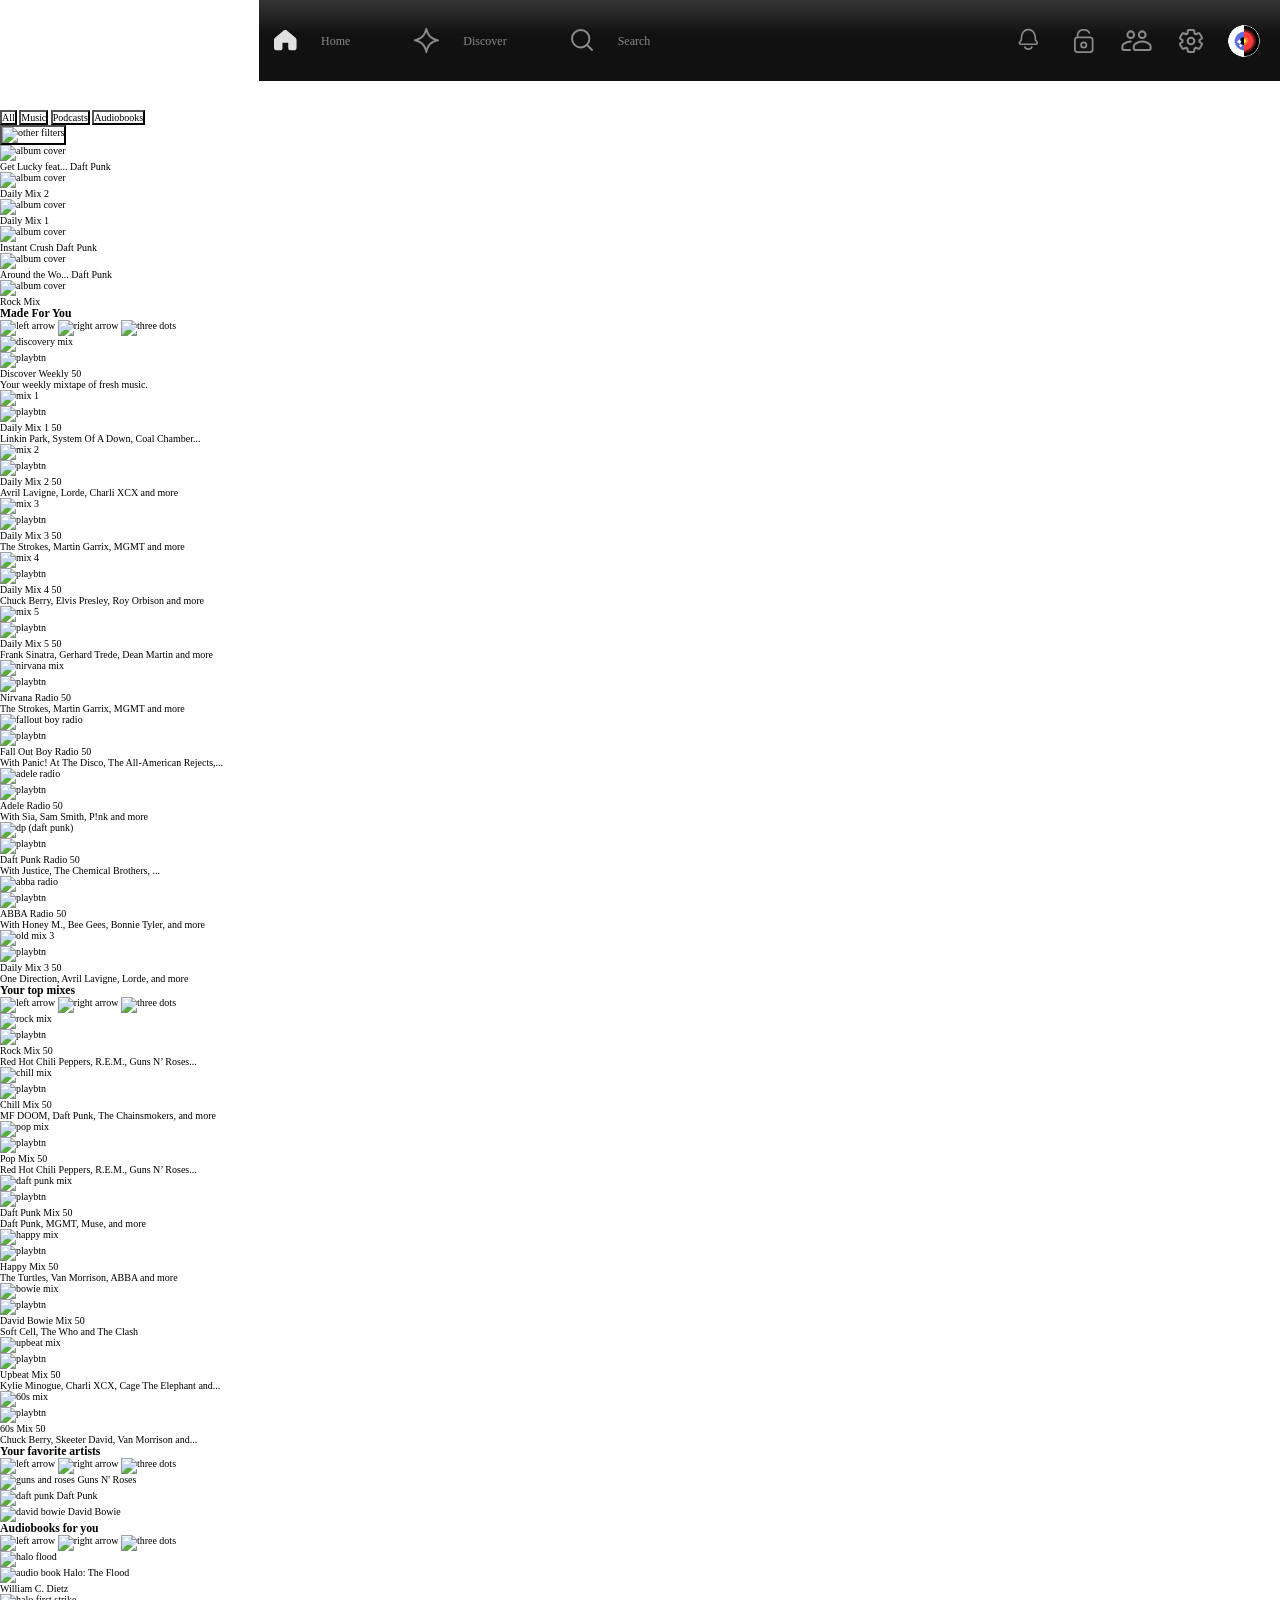
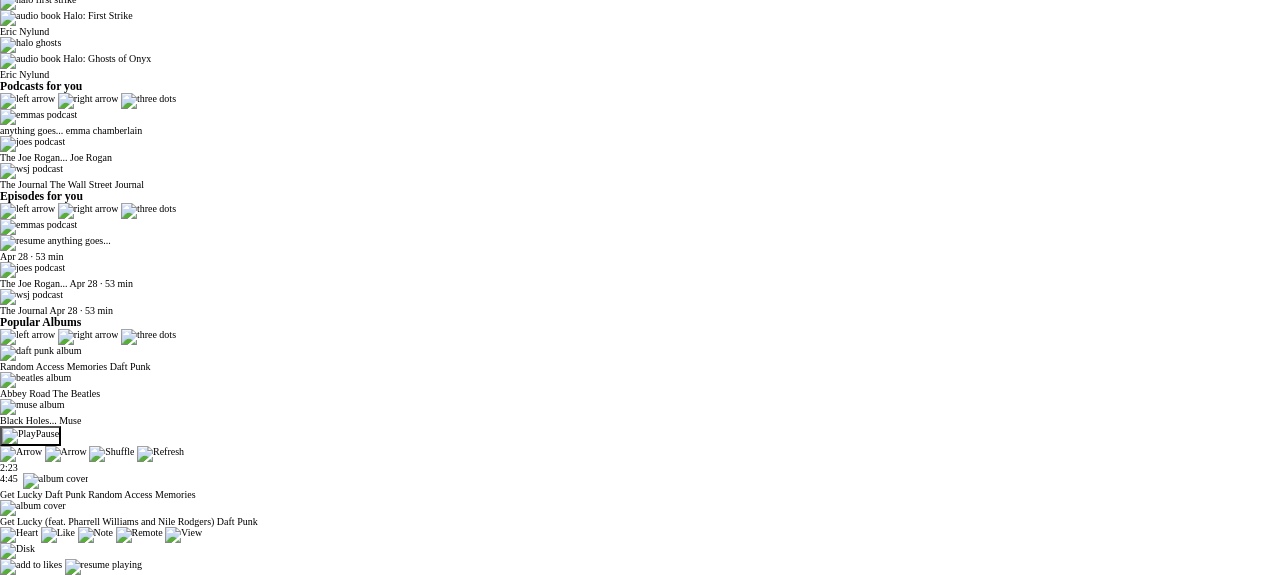
==== index.html @ 48831c8a "feat: style header layout and button reets" ====
<!DOCTYPE html>
<html lang="en">
<head>
    <meta charset="UTF-8">
    <meta name="viewport" content="width=device-width, initial-scale=1.0">
    <title>Spotify-vision-markup</title>
    <link rel="stylesheet" href="./css/main.css">
</head>
<body>
    <aside class="left-sidebar">
        <ul>
            <li><a href=""><img src="" alt=""></a></li>
            <li><a href=""><img src="" alt=""></a></li>
            <li><a href=""><img src="" alt=""></a></li>
            <li><a href=""><img src="" alt=""></a></li>
            <li><a href=""><img src="" alt=""></a></li>
            <li><a href=""><img src="" alt=""></a></li>
            <li><a href=""><img src="" alt=""></a></li>
            <li><a href=""><img src="" alt=""></a></li>
            <li><a href=""><img src="" alt=""></a></li>
            <li><a href=""><img src="" alt=""></a></li>
        </ul>
    </aside>
    <main>
       
        <header class="header-nav"> 
            <ul class="nav-phone">
                <li><a href="#" class="nav-item">
                    <img src="./assets/headerimgs/home.svg" alt="home" class="nav-icon">
                    <span class="nav-title">Home</span></a>
                </li>
                <li><a href="#" class="nav-item">
                    <img src="./assets/headerimgs/Star.svg" alt="Star" class="nav-icon">
                    <span class="nav-title">Discover</span></a>
                </li>
                <li><a href="#" class="nav-item">
                    <img src="./assets/headerimgs/saerch.svg" alt="Search" class="nav-icon">
                    <span class="nav-title">Search</span></a>
                </li>
                <li><a href="#" class="nav-item">
                    <img src="./assets/headerimgs/libraryheader.svg" alt="Library" class="nav-icon library">
                    <span class="nav-title library">Library</span></a>
                </li>
                <li><a href="#" class="nav-item">
                    <img src="./assets/headerimgs/personme.svg" alt="Profile" class="nav-icon person">
                    <span class="nav-title person">Me</span></a>
                </li>
            </ul>
            <div class="header-actions">
                <a href="#">
                    <img src="./assets/headerimgs/bell.svg" class="action-item" alt="Bell">
                </a>
                <a href="#">
                    <img src="./assets/headerimgs/padlock.svg" class="action-item" alt="Padlock">
                </a>
                <button href="#" class="open-friends">
                    <img src="./assets/headerimgs/people.svg" class="action-item" alt="People">
                </button>
                <a href="#">
                    <img src="./assets/headerimgs/setting.svg" class="action-item" alt="Setting">
                </a>
                <a href="#">
                    <img src="./assets/headerimgs/spriteeye.svg" class="action-item" alt="Sprite">
                </a>      
            </div>  
        </header>



        <section class="cards-container">
            <section class="main-cards">
                <section class="main-section-filters">
                    <div class="filter-buttons">
    
                        <section class="filter-left">
                            <button class="filter-button desktop">All</button>
                            <button class="filter-button">Music</button>
                            <button class="filter-button">Podcasts</button>
                            <button class="filter-button">Audiobooks</button>
                        </section>
    
                        <button class="filter-button other">
                            <img src="./assets/images/icons big.png" alt="other filters" class="other-filter">
                        </button>
                    </div>
    
                    <div class="recents-list">
    
                        <a href="#" class="recent-item">
                            <img src="./assets/images/Rectangle 6.png" alt="album cover" class="recent-item-img">
                            <div class="recent-item-desc">
                                <span class="recent-item-title">Get Lucky feat...</span>
                                <span class="recent-item-artist">Daft Punk</span>
                            </div>
                        </a>
    
                        <a href="#" class="recent-item">
                            <img src="./assets/images/image 8.png" alt="album cover" class="recent-item-img">
                            <div class="recent-item-desc">
                                <span class="recent-item-title">Daily Mix 2</span>
                            </div>
                        </a>
    
                        <a href="#" class="recent-item">
                            <img src="./assets/images/image 6.png" alt="album cover" class="recent-item-img">
                            <div class="recent-item-desc">
                                <span class="recent-item-title">Daily Mix 1</span>
                            </div>
                        </a>
    
                        <a href="#" class="recent-item">
                            <img src="./assets/images/Rectangle 6.png" alt="album cover" class="recent-item-img">
                            <div class="recent-item-desc">
                                <span class="recent-item-title">Instant Crush</span>
                                <span class="recent-item-artist">Daft Punk</span>
                            </div>
                        </a>
    
                        <a href="#" class="recent-item">
                            <img src="./assets/images/Rectangle 6.png" alt="album cover" class="recent-item-img">
                            <div class="recent-item-desc">
                                <span class="recent-item-title">Around the Wo...</span>
                                <span class="recent-item-artist">Daft Punk</span>
                            </div>
                        </a>
    
                        <a href="#" class="recent-item">
                            <img src="./assets/images/image 2.png" alt="album cover" class="recent-item-img">
                            <div class="recent-item-desc">
                                <span class="recent-item-title">Rock Mix</span>
                            </div>
                        </a>
    
                    </div>
    
                </section>
                <section class="main-cards-title">
                    <h3 class="card-title">Made For You</h3>
                    <section class="card-nav">
                        <img src="./assets/images/left arrow.png" alt="left arrow" class="card-nav-arrow-left">
                        <img src="./assets/images/right arrow.png" alt="right arrow" class="card-nav-arrow-right">
                        <img src="./assets/images/dots.png" alt="three dots" class="card-settings"> 
                    </section>
                </section>
                <section class="main-cards-row">
                    <section class="main-card">
                        <img src="./assets/images/discover.png" alt="discovery mix" class="main-card-img">
                        <div class="main-card-boxes-one pink"></div>
                        <div class="main-card-boxes-two pink"></div>
                        <div class="main-card-boxes-three pink"></div>
                        <div class="main-card-playbtn">
                            <img src="./assets/images/play.png" alt="playbtn" class="card-playbtn">
                        </div>
                        <section class="main-card-text">
                            <span class="collection-title">Discover Weekly</span>
                            <span class="collection-count pink">50</span>
                        </section>
                        <span class="collection-desc">Your weekly mixtape of fresh music.</span>
                    </section>
                    <section class="main-card">
                        <img src="./assets/images/mix1.png" alt="mix 1" class="main-card-img">
                        <div class="main-card-boxes-one cyan"></div>
                        <div class="main-card-boxes-two cyan"></div>
                        <div class="main-card-boxes-three cyan"></div>
                        <div class="main-card-playbtn">
                            <img src="./assets/images/play.png" alt="playbtn" class="card-playbtn">
                        </div>
                        <section class="main-card-text">
                            <span class="collection-title">Daily Mix 1</span>
                            <span class="collection-count cyan">50</span>
                        </section>
                        <span class="collection-desc">Linkin Park, System Of A Down, Coal Chamber...</span>
                    </section>
                    <section class="main-card">
                        <img src="./assets/images/mix2.png" alt="mix 2" class="main-card-img">
                        <div class="main-card-boxes-one lpink"></div>
                        <div class="main-card-boxes-two lpink"></div>
                        <div class="main-card-boxes-three lpink"></div>
                        <div class="main-card-playbtn">
                            <img src="./assets/images/play.png" alt="playbtn" class="card-playbtn">
                        </div>
                        <section class="main-card-text">
                            <span class="collection-title">Daily Mix 2</span>
                            <span class="collection-count lpink">50</span>
                        </section>
                        <span class="collection-desc">Avril Lavigne, Lorde, Charli XCX and more</span>
                    </section>
                    <section class="main-card">
                        <img src="./assets/images/mix3.png" alt="mix 3" class="main-card-img">
                        <div class="main-card-boxes-one lgreen"></div>
                        <div class="main-card-boxes-two lgreen"></div>
                        <div class="main-card-boxes-three lgreen"></div>
                        <div class="main-card-playbtn">
                            <img src="./assets/images/play.png" alt="playbtn" class="card-playbtn">
                        </div>
                        <section class="main-card-text">
                            <span class="collection-title">Daily Mix 3</span>
                            <span class="collection-count lgreen">50</span>
                        </section>
                        <span class="collection-desc">The Strokes, Martin Garrix, MGMT and more</span>
                    </section>
                    <section class="main-card">
                        <img src="./assets/images/mix4.png" alt="mix 4" class="main-card-img">
                        <div class="main-card-boxes-one lred"></div>
                        <div class="main-card-boxes-two lred"></div>
                        <div class="main-card-boxes-three lred"></div>
                        <div class="main-card-playbtn">
                            <img src="./assets/images/play.png" alt="playbtn" class="card-playbtn">
                        </div>
                        <section class="main-card-text">
                            <span class="collection-title">Daily Mix 4</span>
                            <span class="collection-count lred">50</span>
                        </section>
                        <span class="collection-desc">Chuck Berry, Elvis Presley, Roy Orbison and more</span>
                    </section>
                    <section class="main-card">
                        <img src="./assets/images/mix6.png" alt="mix 5" class="main-card-img">
                        <div class="main-card-boxes-one lblue"></div>
                        <div class="main-card-boxes-two lblue"></div>
                        <div class="main-card-boxes-three lblue"></div>
                        <div class="main-card-playbtn">
                            <img src="./assets/images/play.png" alt="playbtn" class="card-playbtn">
                        </div>
                        <section class="main-card-text">
                            <span class="collection-title">Daily Mix 5</span>
                            <span class="collection-count lblue">50</span>
                        </section>
                        <span class="collection-desc">Frank Sinatra, Gerhard Trede, Dean Martin and more</span>
                    </section>
                    <section class="main-card">
                        <img src="./assets/images/nirvana.png" alt="nirvana mix" class="main-card-img">
                        <div class="main-card-boxes-one yellow"></div>
                        <div class="main-card-boxes-two yellow"></div>
                        <div class="main-card-boxes-three yellow"></div>
                        <div class="main-card-playbtn">
                            <img src="./assets/images/play.png" alt="playbtn" class="card-playbtn">
                        </div>
                        <section class="main-card-text">
                            <span class="collection-title">Nirvana Radio</span>
                            <span class="collection-count yellow">50</span>
                        </section>
                        <span class="collection-desc">The Strokes, Martin Garrix, MGMT and more</span>
                    </section>
                    <section class="main-card">
                        <img src="./assets/images/fob.png" alt="fallout boy radio" class="main-card-img">
                        <div class="main-card-boxes-one lbrown"></div>
                        <div class="main-card-boxes-two lbrown"></div>
                        <div class="main-card-boxes-three lbrown"></div>
                        <div class="main-card-playbtn">
                            <img src="./assets/images/play.png" alt="playbtn" class="card-playbtn">
                        </div>
                        <section class="main-card-text">
                            <span class="collection-title">Fall Out Boy Radio</span>
                            <span class="collection-count lbrown">50</span>
                        </section>
                        <span class="collection-desc">With Panic! At The Disco, The All-American Rejects,...</span>
                    </section>
                    <section class="main-card">
                        <img src="./assets/images/adele.png" alt="adele radio" class="main-card-img">
                        <div class="main-card-boxes-one lorange"></div>
                        <div class="main-card-boxes-two lorange"></div>
                        <div class="main-card-boxes-three lorange"></div>
                        <div class="main-card-playbtn">
                            <img src="./assets/images/play.png" alt="playbtn" class="card-playbtn">
                        </div>
                        <section class="main-card-text">
                            <span class="collection-title">Adele Radio</span>
                            <span class="collection-count lorange">50</span>
                        </section>
                        <span class="collection-desc">With Sia, Sam Smith, P!nk and more</span>
                    </section>
                    <section class="main-card">
                        <img src="./assets/images/daft punk.png" alt="dp (daft punk)" class="main-card-img">
                        <div class="main-card-boxes-one green"></div>
                        <div class="main-card-boxes-two green"></div>
                        <div class="main-card-boxes-three green"></div>
                        <div class="main-card-playbtn">
                            <img src="./assets/images/play.png" alt="playbtn" class="card-playbtn">
                        </div>
                        <section class="main-card-text">
                            <span class="collection-title">Daft Punk Radio</span>
                            <span class="collection-count green">50</span>
                        </section>
                        <span class="collection-desc">With Justice, The Chemical Brothers, ...</span>
                    </section>
                    <section class="main-card">
                        <img src="./assets/images/abba.png" alt="abba radio" class="main-card-img">
                        <div class="main-card-boxes-one lpurple"></div>
                        <div class="main-card-boxes-two lpurple"></div>
                        <div class="main-card-boxes-three lpurple"></div>
                        <div class="main-card-playbtn">
                            <img src="./assets/images/play.png" alt="playbtn" class="card-playbtn">
                        </div>
                        <section class="main-card-text">
                            <span class="collection-title">ABBA Radio</span>
                            <span class="collection-count lpurple">50</span>
                        </section>
                        <span class="collection-desc">With Honey M., Bee Gees, Bonnie Tyler, and more</span>
                    </section>
                    <section class="main-card">
                        <img src="./assets/images/mix3 repeat.png" alt="old mix 3" class="main-card-img">
                        <div class="main-card-boxes-one fgreen"></div>
                        <div class="main-card-boxes-two fgreen"></div>
                        <div class="main-card-boxes-three fgreen"></div>
                        <div class="main-card-playbtn">
                            <img src="./assets/images/play.png" alt="playbtn" class="card-playbtn">
                        </div>
                        <section class="main-card-text">
                            <span class="collection-title">Daily Mix 3</span>
                            <span class="collection-count fgreen">50</span>
                        </section>
                        <span class="collection-desc">One Direction, Avril Lavigne, Lorde, and more</span>
                    </section>
                </section>
                <section class="main-cards-title">
                    <h3 class="card-title">Your top mixes</h3>
                    <section class="card-nav">
                        <img src="./assets/images/left arrow.png" alt="left arrow" class="card-nav-arrow-left">
                        <img src="./assets/images/right arrow.png" alt="right arrow" class="card-nav-arrow-right">
                        <img src="./assets/images/dots.png" alt="three dots" class="card-settings"> 
                    </section>
                </section>
                <section class="main-cards-row">
                    <section class="main-card green">
                        <img src="./assets/images/rock.png" alt="rock mix" class="main-card-img">
                        <div class="main-card-boxes-one"></div>
                        <div class="main-card-boxes-two"></div>
                        <div class="main-card-boxes-three"></div>
                        <div class="main-card-playbtn">
                            <img src="./assets/images/play.png" alt="playbtn" class="card-playbtn">
                        </div>
                        <section class="main-card-text">
                            <span class="collection-title">Rock Mix</span>
                            <span class="collection-count">50</span>
                        </section>
                        <span class="collection-desc">Red Hot Chili Peppers, R.E.M., Guns N’ Roses...</span>
                    </section>
                    <section class="main-card yellow">
                        <img src="./assets/images/chill.png" alt="chill mix" class="main-card-img">
                        <div class="main-card-boxes-one"></div>
                        <div class="main-card-boxes-two"></div>
                        <div class="main-card-boxes-three"></div>
                        <div class="main-card-playbtn">
                            <img src="./assets/images/play.png" alt="playbtn" class="card-playbtn">
                        </div>
                        <section class="main-card-text">
                            <span class="collection-title">Chill Mix</span>
                            <span class="collection-count">50</span>
                        </section>
                        <span class="collection-desc">MF DOOM, Daft Punk, The Chainsmokers, and more</span>
                    </section>
                    <section class="main-card blue">
                        <img src="./assets/images/pop.png" alt="pop mix" class="main-card-img">
                        <div class="main-card-boxes-one"></div>
                        <div class="main-card-boxes-two"></div>
                        <div class="main-card-boxes-three"></div>
                        <div class="main-card-playbtn">
                            <img src="./assets/images/play.png" alt="playbtn" class="card-playbtn">
                        </div>
                        <section class="main-card-text">
                            <span class="collection-title">Pop Mix</span>
                            <span class="collection-count">50</span>
                        </section>
                        <span class="collection-desc">Red Hot Chili Peppers, R.E.M., Guns N’ Roses...</span>
                    </section>
                    <section class="main-card dblue">
                        <img src="./assets/images/daft mix.png" alt="daft punk mix" class="main-card-img">
                        <div class="main-card-boxes-one"></div>
                        <div class="main-card-boxes-two"></div>
                        <div class="main-card-boxes-three"></div>
                        <div class="main-card-playbtn">
                            <img src="./assets/images/play.png" alt="playbtn" class="card-playbtn">
                        </div>
                        <section class="main-card-text">
                            <span class="collection-title">Daft Punk Mix</span>
                            <span class="collection-count">50</span>
                        </section>
                        <span class="collection-desc">Daft Punk, MGMT, Muse, and more</span>
                    </section>
                    <section class="main-card pink">
                        <img src="./assets/images/happy.png" alt="happy mix" class="main-card-img">
                        <div class="main-card-boxes-one"></div>
                        <div class="main-card-boxes-two"></div>
                        <div class="main-card-boxes-three"></div>
                        <div class="main-card-playbtn">
                            <img src="./assets/images/play.png" alt="playbtn" class="card-playbtn">
                        </div>
                        <section class="main-card-text">
                            <span class="collection-title">Happy Mix</span>
                            <span class="collection-count">50</span>
                        </section>
                        <span class="collection-desc">The Turtles, Van Morrison, ABBA and more</span>
                    </section>
                    <section class="main-card orange">
                        <img src="./assets/images/bowie.png" alt="bowie mix" class="main-card-img">
                        <div class="main-card-boxes-one"></div>
                        <div class="main-card-boxes-two"></div>
                        <div class="main-card-boxes-three"></div>
                        <div class="main-card-playbtn">
                            <img src="./assets/images/play.png" alt="playbtn" class="card-playbtn">
                        </div>
                        <section class="main-card-text">
                            <span class="collection-title">David Bowie Mix</span>
                            <span class="collection-count">50</span>
                        </section>
                        <span class="collection-desc">Soft Cell, The Who and The Clash</span>
                    </section>
                    <section class="main-card dgreen">
                        <img src="./assets/images/upbeat.png" alt="upbeat mix" class="main-card-img">
                        <div class="main-card-boxes-one"></div>
                        <div class="main-card-boxes-two"></div>
                        <div class="main-card-boxes-three"></div>
                        <div class="main-card-playbtn">
                            <img src="./assets/images/play.png" alt="playbtn" class="card-playbtn">
                        </div>
                        <section class="main-card-text">
                            <span class="collection-title">Upbeat Mix</span>
                            <span class="collection-count">50</span>
                        </section>
                        <span class="collection-desc">Kylie Minogue, Charli XCX, Cage The Elephant and...</span>
                    </section>
                    <section class="main-card purple">
                        <img src="./assets/images/60s.png" alt="60s mix" class="main-card-img">
                        <div class="main-card-boxes-one"></div>
                        <div class="main-card-boxes-two"></div>
                        <div class="main-card-boxes-three"></div>
                        <div class="main-card-playbtn">
                            <img src="./assets/images/play.png" alt="playbtn" class="card-playbtn">
                        </div>
                        <section class="main-card-text">
                            <span class="collection-title">60s Mix</span>
                            <span class="collection-count">50</span>
                        </section>
                        <span class="collection-desc">Chuck Berry, Skeeter David, Van Morrison and...</span>
                    </section>
                </section>
                <section class="main-cards-title">
                    <h3 class="card-title">Your favorite artists</h3>
                    <section class="card-nav">
                        <img src="./assets/images/left arrow.png" alt="left arrow" class="card-nav-arrow-left">
                        <img src="./assets/images/right arrow.png" alt="right arrow" class="card-nav-arrow-right impossible">
                        <img src="./assets/images/dots.png" alt="three dots" class="card-settings"> 
                    </section>
                </section>
                <section class="main-cards-artists">
                    <section class="artists-card">
                        <img src="./assets/images/gnr.png" alt="guns and roses" class="artist-image">
                        <span class="card-artist-name">Guns N' Roses</span>
                    </section>
                    <section class="artists-card">
                        <img src="./assets/images/dp.png" alt="daft punk" class="artist-image">
                        <span class="card-artist-name">Daft Punk</span>
                    </section>
                    <section class="artists-card">
                        <img src="./assets/images/db.png" alt="david bowie" class="artist-image">
                        <span class="card-artist-name">David Bowie</span>
                    </section>
                </section>
                <section class="main-cards-title">
                    <h3 class="card-title">Audiobooks for you</h3>
                    <section class="card-nav">
                        <img src="./assets/images/left arrow.png" alt="left arrow" class="card-nav-arrow-left">
                        <img src="./assets/images/right arrow.png" alt="right arrow" class="card-nav-arrow-right impossible">
                        <img src="./assets/images/dots.png" alt="three dots" class="card-settings"> 
                    </section>
                </section>
                <section class="main-cards-row">
                    <section class="main-card">
                        <img src="./assets/images/halo flood.png" alt="halo flood" class="main-card-img books">
                        <section class="main-card-books">
                            <img src="./assets/images/book.png" alt="audio book" class="book-img">
                            <span class="collection-title">Halo: The Flood</span>
                        </section>
                        <span class="collection-desc">William C. Dietz</span>
                    </section>
                    <section class="main-card">
                        <img src="./assets/images/halo fs.png" alt="halo first strike" class="main-card-img books">
                        <section class="main-card-books">
                            <img src="./assets/images/book.png" alt="audio book" class="book-img">
                            <span class="collection-title">Halo: First Strike</span>
                        </section>
                        <span class="collection-desc">Eric Nylund</span>
                    </section>
                    <section class="main-card">
                        <img src="./assets/images/halo goo.png" alt="halo ghosts" class="main-card-img books">
                        <section class="main-card-books">
                            <img src="./assets/images/book.png" alt="audio book" class="book-img">
                            <span class="collection-title">Halo: Ghosts of Onyx</span>
                        </section>
                        <span class="collection-desc">Eric Nylund</span>
                    </section>
                </section>
                <section class="main-cards-title">
                    <h3 class="card-title">Podcasts for you</h3>
                    <section class="card-nav">
                        <img src="./assets/images/left arrow.png" alt="left arrow" class="card-nav-arrow-left">
                        <img src="./assets/images/right arrow.png" alt="right arrow" class="card-nav-arrow-right impossible">
                        <img src="./assets/images/dots.png" alt="three dots" class="card-settings"> 
                    </section> 
                </section>
                <section class="main-cards-row">
                    <section class="main-card egreen">
                        <img src="./assets/images/emma.png" alt="emmas podcast" class="main-card-img">
                        <section class="podcast-box">
                            <div class="podcast-color"></div>
                            <section class="podcast-text">
                                <span class="collection-title">anything goes...</span>
                                <span class="collection-desc">emma chamberlain</span>
                            </section>
                        </section>
                    </section>
                    <section class="main-card jskin">
                        <img src="./assets/images/jre.png" alt="joes podcast" class="main-card-img">
                        <section class="podcast-box">
                            <div class="podcast-color"></div>
                            <section class="podcast-text">
                                <span class="collection-title">The Joe Rogan...</span>
                                <span class="collection-desc">Joe Rogan</span>
                            </section>
                        </section>
                    </section>
                    <section class="main-card worange">
                        <img src="./assets/images/wsj.png" alt="wsj podcast" class="main-card-img">
                        <section class="podcast-box">
                            <div class="podcast-color"></div>
                            <section class="podcast-text">
                                <span class="collection-title">The Journal</span>
                                <span class="collection-desc">The Wall Street Journal</span>
                            </section>
                        </section>
                    </section>
                </section>
                <section class="main-cards-title">
                    <h3 class="card-title">Episodes for you</h3>
                    <section class="card-nav">
                        <img src="./assets/images/left arrow.png" alt="left arrow" class="card-nav-arrow-left">
                        <img src="./assets/images/right arrow.png" alt="right arrow" class="card-nav-arrow-right impossible">
                        <img src="./assets/images/dots.png" alt="three dots" class="card-settings"> 
                    </section>
                </section>
                <section class="main-cards-row">
                    <section class="main-card egreen">
                        <img src="./assets/images/emma.png" alt="emmas podcast" class="main-card-img">
                        <section class="podcast-box">
                            <section class="podcast-text">
                                <div class="podcast-title">
                                    <img src="./assets/images/resume_podcast.png" alt="resume" class="main-podcast-img">
                                    <span class="collection-title">anything goes...</span>
                                </div>
                                <span class="collection-desc">Apr 28 · 53 min</span>
                            </section>
                        </section>
                    </section>
                    <section class="main-card jskin">
                        <img src="./assets/images/jre.png" alt="joes podcast" class="main-card-img">
                        <section class="podcast-box">
                            <section class="podcast-text">
                                <span class="collection-title">The Joe Rogan...</span>
                                <span class="collection-desc">Apr 28 · 53 min</span>
                            </section>
                        </section>
                    </section>
                    <section class="main-card worange">
                        <img src="./assets/images/wsj.png" alt="wsj podcast" class="main-card-img">
                        <section class="podcast-box">
                            <section class="podcast-text">
                                <span class="collection-title">The Journal</span>
                                <span class="collection-desc">Apr 28 · 53 min</span>
                            </section>
                        </section>
                    </section>
                </section>
                <section class="main-cards-title">
                    <h3 class="card-title">Popular Albums</h3>
                    <section class="card-nav">
                        <img src="./assets/images/left arrow.png" alt="left arrow" class="card-nav-arrow-left">
                        <img src="./assets/images/right arrow.png" alt="right arrow" class="card-nav-arrow-right impossible">
                        <img src="./assets/images/dots.png" alt="three dots" class="card-settings"> 
                    </section>
                </section>
                <section class="main-cards-row bottom">
                    <section class="main-card ablue">
                        <img src="./assets/images/dpalbum.png" alt="daft punk album" class="main-card-img">
                        <div class="main-card-boxes-one"></div>
                        <section class="main-card-albums">  
                            <span class="collection-title">Random Access Memories</span>
                            <span class="collection-desc">Daft Punk</span>
                        </section>
                    </section>
                    <section class="main-card agreen">
                        <img src="./assets/images/balbum.png" alt="beatles album" class="main-card-img">
                        <div class="main-card-boxes-one"></div>
                        <section class="main-card-albums">
                            <span class="collection-title">Abbey Road</span>
                            <span class="collection-desc">The Beatles</span>
                        </section>
                        </section>
                    <section class="main-card apurple">
                        <img src="./assets/images/malbum.png" alt="muse album" class="main-card-img">
                        <div class="main-card-boxes-one"></div>
                        <section class="main-card-albums">
                            <span class="collection-title">Black Holes...</span>
                            <span class="collection-desc">Muse</span>
                        </section>
                    </section>
                </section>


        </section>

        
        <section class="friends-activity-list">

        </section>




        <footer class="player">
                        <div class="player-actions">
                <button class="player-main-btn"><img src="./assets/images/playerimgs/playbtn.png" alt="PlayPause"></button>
                <div class="player-nav">
                    <img src="./assets/images/playerimgs/leftarrow.png" alt="Arrow" class="player-icon">
                    <img src="./assets/images/playerimgs/rightarrow.png" alt="Arrow" class="player-icon">
                    <img src="./assets/images/playerimgs/shafflearrows.png" alt="Shuffle" class="player-icon">
                    <img src="./assets/images/playerimgs/refreshicon.png" alt="Refresh" class="player-icon">
                </div>
                <div class="player-timeline">
                <span class="player-time">2:23</span>
                <div class="player-progress-wrapper">
                    <div class="player-line"></div> 
                </div>
                <span class="player-time">4:45</span>
                <img src="./assets/images/playerimgs/voiceicon.png" alt="" class="player-volume-icon">
                <img src="./assets/images/playerimg.png" alt="album cover" class="player-img">
                <div class="player-info">
                    <span class="player-desk-title">Get Lucky</span>
                    <span class="player-desk-artist">Daft Punk</span>
                    <span class="player-desk-album">Random Access Memories</span>
                </div>
            </div>
            </div>

            <div class="player-card">
                <img src="./assets/images/playerimg.png" alt="album cover" class="player-other-img">
                <div class="player-text">
                    <span class="player-title">Get Lucky (feat. Pharrell Williams and Nile Rodgers)</span>
                    <span class="player-artist">Daft Punk</span>
                </div>
                        <div class="player-extra">
                            <img src="./assets/images/playerimgs/hearticon.png"  class="player-extra-icon" alt="Heart">
                            <img src="./assets/images/playerimgs/likeicon.png" class="player-extra-icon" alt="Like">
                            <img src="./assets/images/playerimgs/noteplayer.png" class="player-extra-icon" alt="Note">
                            <img src="./assets/images/playerimgs/remoteicon.png" class="player-extra-icon" alt="Remote">
                            <img src="./assets/images/playerimgs/viewes icon.png" class="player-extra-icon" alt="View">
                            <div class="player-line-line"></div>
                            <img src="./assets/images/playerimgs/diskicon.png" class="player-extra-icon" alt="Disk">
                            <img src="./assets/images/playerimgs/burger icon.png" class="player-extra-icon" alt="">
                        </div> 
                <img src="./assets/images/likesimg.png" alt="add to likes" class="like-btn">
                <img src="./assets/images/playerarrow.png" alt="resume playing" class="resume-btn">
            </div>
            <div class="player-line"></div>  
        </footer>
        
    </main>
</body>
</html>
---- css/main.css ----
* {
  margin: 0;
  padding: 0;
  box-sizing: border-box;
}

button {
  cursor: pointer;
  background: none;
  font: inherit;
  color: inherit;
  outline: none;
}

a {
  text-decoration: none;
  color: inherit;
}

html {
  font-size: 62.5%;
}

footer, header, nav, section, main {
  display: block;
}

ol, ul {
  list-style: none;
}

@font-face {
  font-family: "Satoshi-Regular";
  src: url("/scss/base/fonts/Satoshi-Regular.woff2") format("woff2"), url("/scss/base/fonts/Satoshi-Regular.woff") format("woff"), url("/scss/base/fonts/Satoshi-Regular.ttf") format("truetype");
  font-weight: 400;
  font-display: swap;
  font-style: normal;
}
* {
  font-family: "Satoshi-Regular";
}

.header-nav {
  display: flex;
  width: 100%;
  background: linear-gradient(180deg, rgba(17, 17, 17, 0.85) 0%, #111111 42.62%);
  position: fixed;
  bottom: 0;
  gap: 0;
  padding: 1.5rem;
}

.nav-phone {
  display: flex;
  align-items: center;
  width: 100%;
  justify-content: space-around;
}
.nav-phone .nav-item {
  display: flex;
  flex-direction: column;
  align-items: center;
  justify-content: center;
  justify-content: center;
}
.nav-phone .nav-icon {
  color: rgb(137, 137, 137);
}
.nav-phone .nav-title {
  color: rgb(137, 137, 137);
  font-weight: 400;
  font-size: 1.2rem;
  font-family: Satoshi;
  line-height: 100%;
  letter-spacing: 3%;
  padding: 1.4rem;
}

.nav-item:hover .nav-icon,
.action-item:hover {
  filter: invert(48%) sepia(79%) saturate(2476%) hue-rotate(86deg) brightness(118%) contrast(119%);
  transition: filter 0.3s ease;
}

.open-friends {
  all: unset;
}

.header-actions {
  display: none;
}

@media (max-width: 77rem) {
  .header-actions,
  .action-item,
  .open-friends {
    display: none;
  }
}
@media (min-width: 77rem) {
  .header-nav {
    position: fixed;
    top: 0;
    left: 25.9rem;
    width: calc(100% - 25.9rem);
    height: 8.1rem;
    display: flex;
    align-items: center;
    justify-content: space-between;
    bottom: auto;
  }
  .nav-phone {
    width: auto;
    justify-content: flex-start;
    gap: 5rem;
  }
  .nav-phone .nav-item {
    flex-direction: row;
    gap: 1rem;
  }
  .nav-phone li {
    transition: background-color 0.3s ease;
    border-radius: 0.8rem;
  }
  .nav-phone li:hover {
    background-color: rgba(0, 255, 0, 0.1);
  }
  .library,
  .person {
    display: none;
  }
  .header-actions {
    display: flex;
    gap: 1.5rem;
    justify-content: center;
    align-items: center;
  }
  .header-actions .action-item {
    display: flex;
    padding: 0.5rem;
  }
}
html {
  font-size: 62.5%;
}

@media (max-width: 77rem) {
  .left-sidebar {
    display: none;
  }
}

/*# sourceMappingURL=main.css.map */
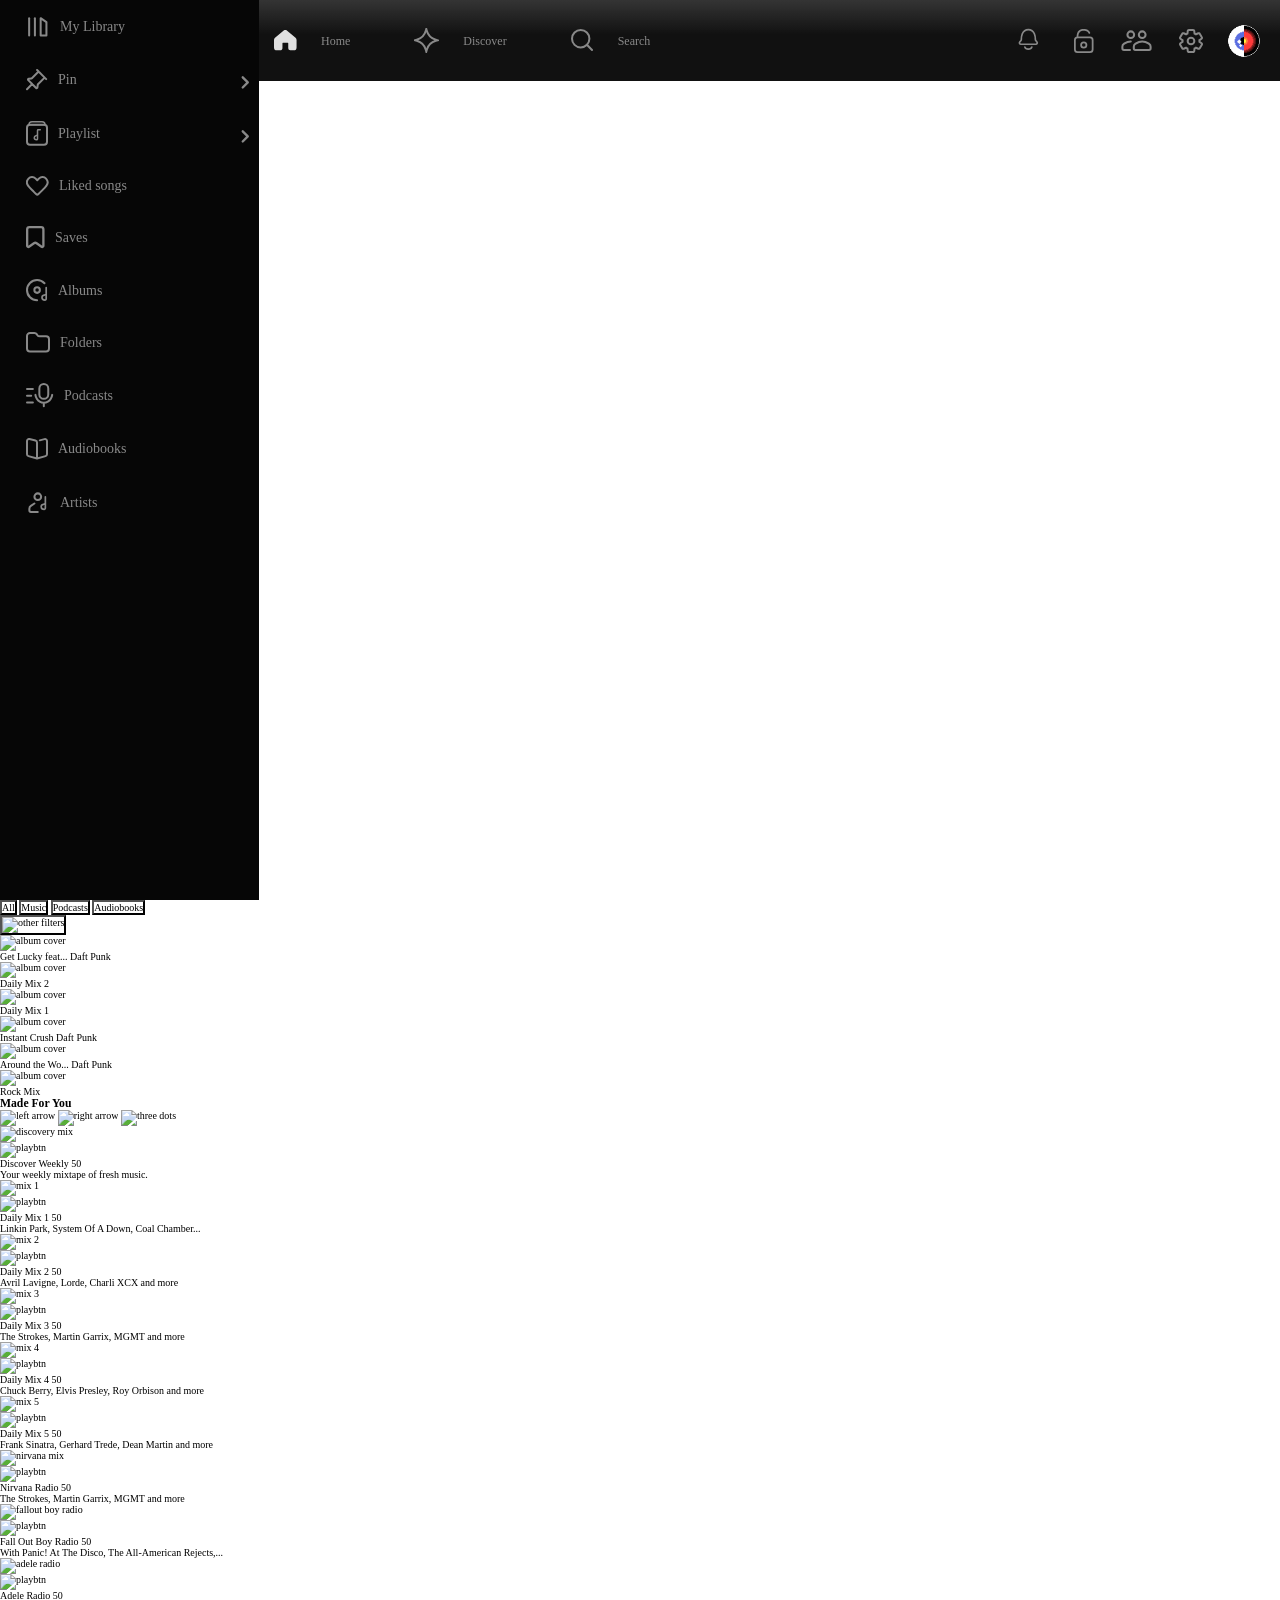
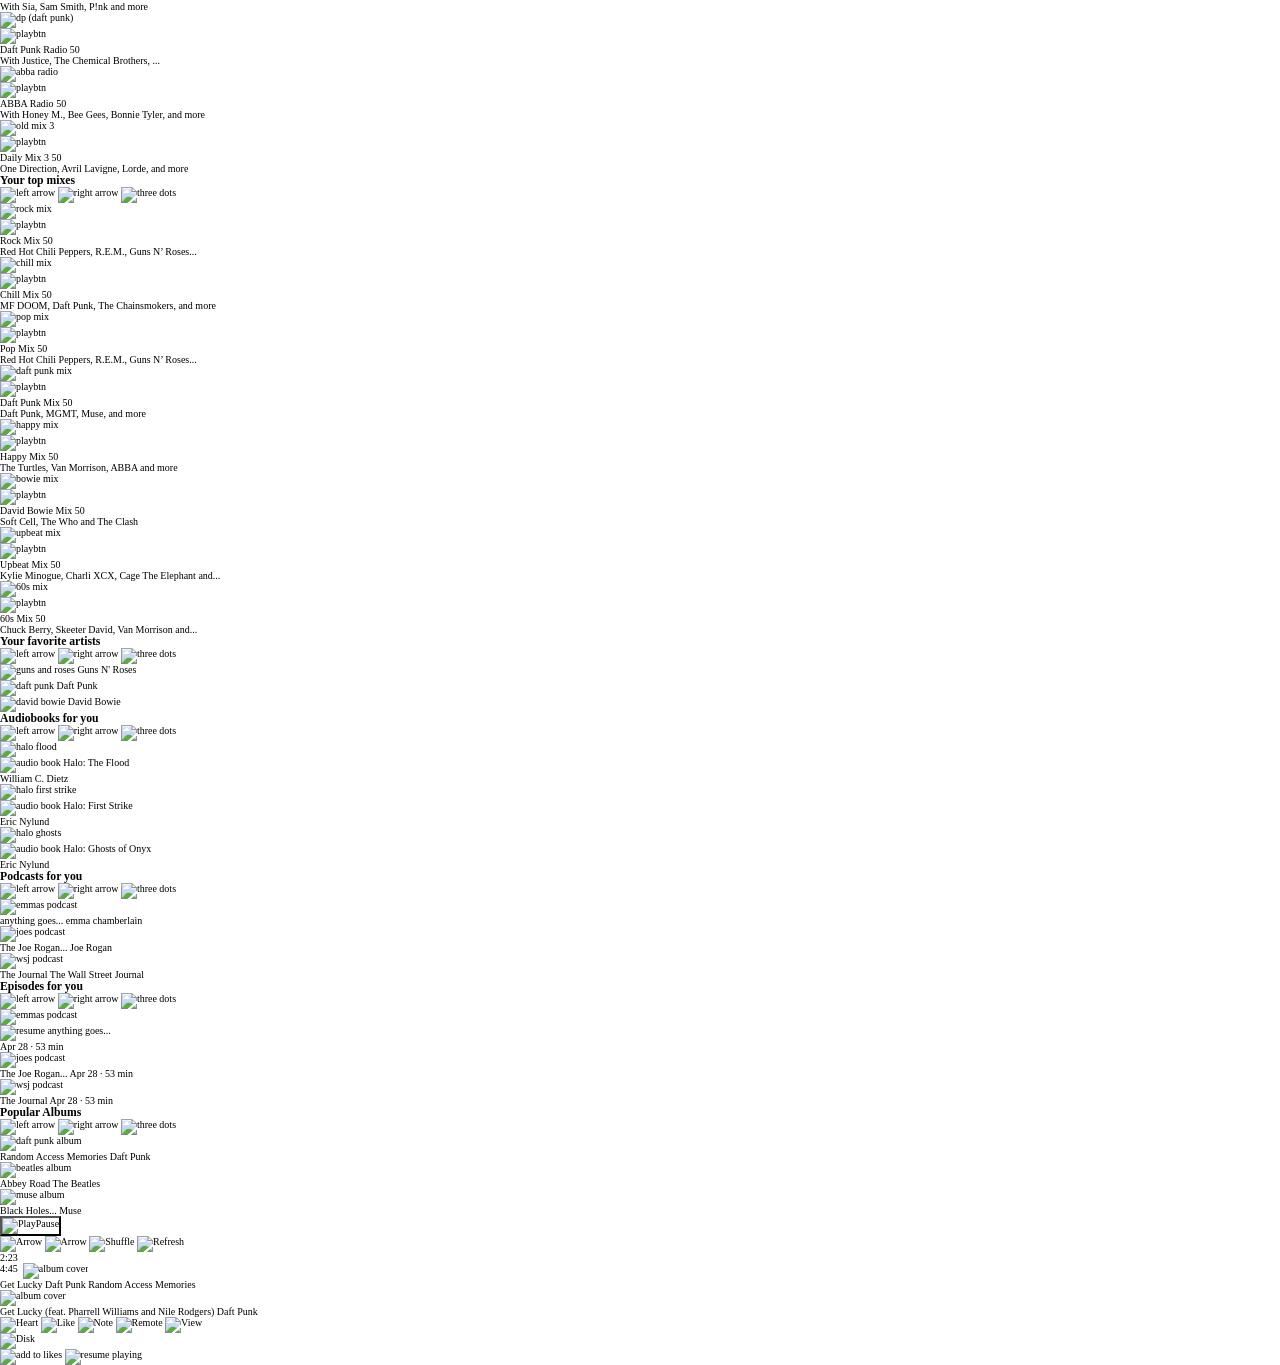
==== commit 28f4c19d: "Merge branch 'main' into feat/header-layout" ====
--- a/index.html
+++ b/index.html
@@ -8,17 +8,44 @@
 </head>
 <body>
     <aside class="left-sidebar">
-        <ul>
-            <li><a href=""><img src="" alt=""></a></li>
-            <li><a href=""><img src="" alt=""></a></li>
-            <li><a href=""><img src="" alt=""></a></li>
-            <li><a href=""><img src="" alt=""></a></li>
-            <li><a href=""><img src="" alt=""></a></li>
-            <li><a href=""><img src="" alt=""></a></li>
-            <li><a href=""><img src="" alt=""></a></li>
-            <li><a href=""><img src="" alt=""></a></li>
-            <li><a href=""><img src="" alt=""></a></li>
-            <li><a href=""><img src="" alt=""></a></li>
+        <ul class="sidebar-actions">
+            <li class="sidebar-action"><a href="#" class="sidebar-action__name">
+                <img src="./assets/sidebarimg/libraryy.svg" alt="Library">My Library</a>
+            </li>
+
+            <li class="sidebar-action"><a href="#" class="sidebar-action__name">
+                <img src="./assets/sidebarimg/piin.svg" alt="Pin">Pin</a>
+                <span class="dropdown-arrow">
+                    <img src="./assets/sidebarimg/sidebararrow.svg" alt="Arrow">
+                </span>
+            </li>
+            <li class="sidebar-action"><a href="#" class="sidebar-action__name">
+                <img src="./assets/sidebarimg/playlist.svg" alt="Playlist">Playlist</a>
+                <span class="dropdown-arrow">
+                    <img src="./assets/sidebarimg/sidebararrow.svg" alt="Arrow">
+                </span>
+            </li>
+            <li class="sidebar-action"><a href="#" class="sidebar-action__name">
+                <img src="./assets/sidebarimg/likedsong.svg" alt="Liked songs">Liked songs</a>
+            </li>
+            <li class="sidebar-action"><a href="#" class="sidebar-action__name">
+                <img src="./assets/sidebarimg/saves.svg" alt="Saves">Saves</a>
+            </li>
+            <li class="sidebar-action"><a href="#" class="sidebar-action__name">
+                <img src="./assets/sidebarimg/albums.svg" alt="Albums">Albums</a>
+            </li>
+            <li class="sidebar-action"><a href="#" class="sidebar-action__name">
+                <img src="./assets/sidebarimg/folders.svg" alt="Folders">Folders</a>
+            </li>
+            <li class="sidebar-action"><a href="#" class="sidebar-action__name">
+                <img src="./assets/sidebarimg/podcasts.svg" alt="Podcasts">Podcasts</a>
+            </li>
+            <li class="sidebar-action"><a href="#" class="sidebar-action__name">
+                <img src="./assets/sidebarimg/audiobooks.svg" alt="Audiobooks">Audiobooks</a>
+            </li>
+            <li class="sidebar-action"><a href="#" class="sidebar-action__name">
+                <img src="./assets/sidebarimg/artists.svg" alt="Artists">Artists</a>
+            </li>
         </ul>
     </aside>
     <main>
--- a/css/main.css
+++ b/css/main.css
@@ -39,6 +39,7 @@
 * {
   font-family: "Satoshi-Regular";
 }
+
 
 .header-nav {
   display: flex;
@@ -140,6 +141,48 @@
     padding: 0.5rem;
   }
 }
+
+.left-sidebar {
+  background-color: rgb(6, 6, 6);
+  width: 25.9rem;
+  height: 100vh;
+  padding-inline: 1.1rem;
+}
+
+.sidebar-actions {
+  display: flex;
+  flex-direction: column;
+  border-radius: 1rem;
+}
+
+.sidebar-action {
+  display: flex;
+  justify-content: space-between;
+  align-items: center;
+  transition: background-coclor 0.3s ease-in-out color 0.3s ease;
+}
+.sidebar-action:hover {
+  transform: scale(1.1);
+  background-color: rgba(6, 6, 6, 0.8);
+}
+
+.sidebar-action__name {
+  display: flex;
+  align-items: center;
+  font-weight: 400;
+  font-size: 1.4rem;
+  letter-spacing: 3%;
+  color: rgb(137, 137, 137);
+  padding: 1.5rem;
+  gap: 1rem;
+}
+
+.dropdown-arrow {
+  width: 1.2rem;
+  height: 1.2rem;
+}
+
+
 html {
   font-size: 62.5%;
 }
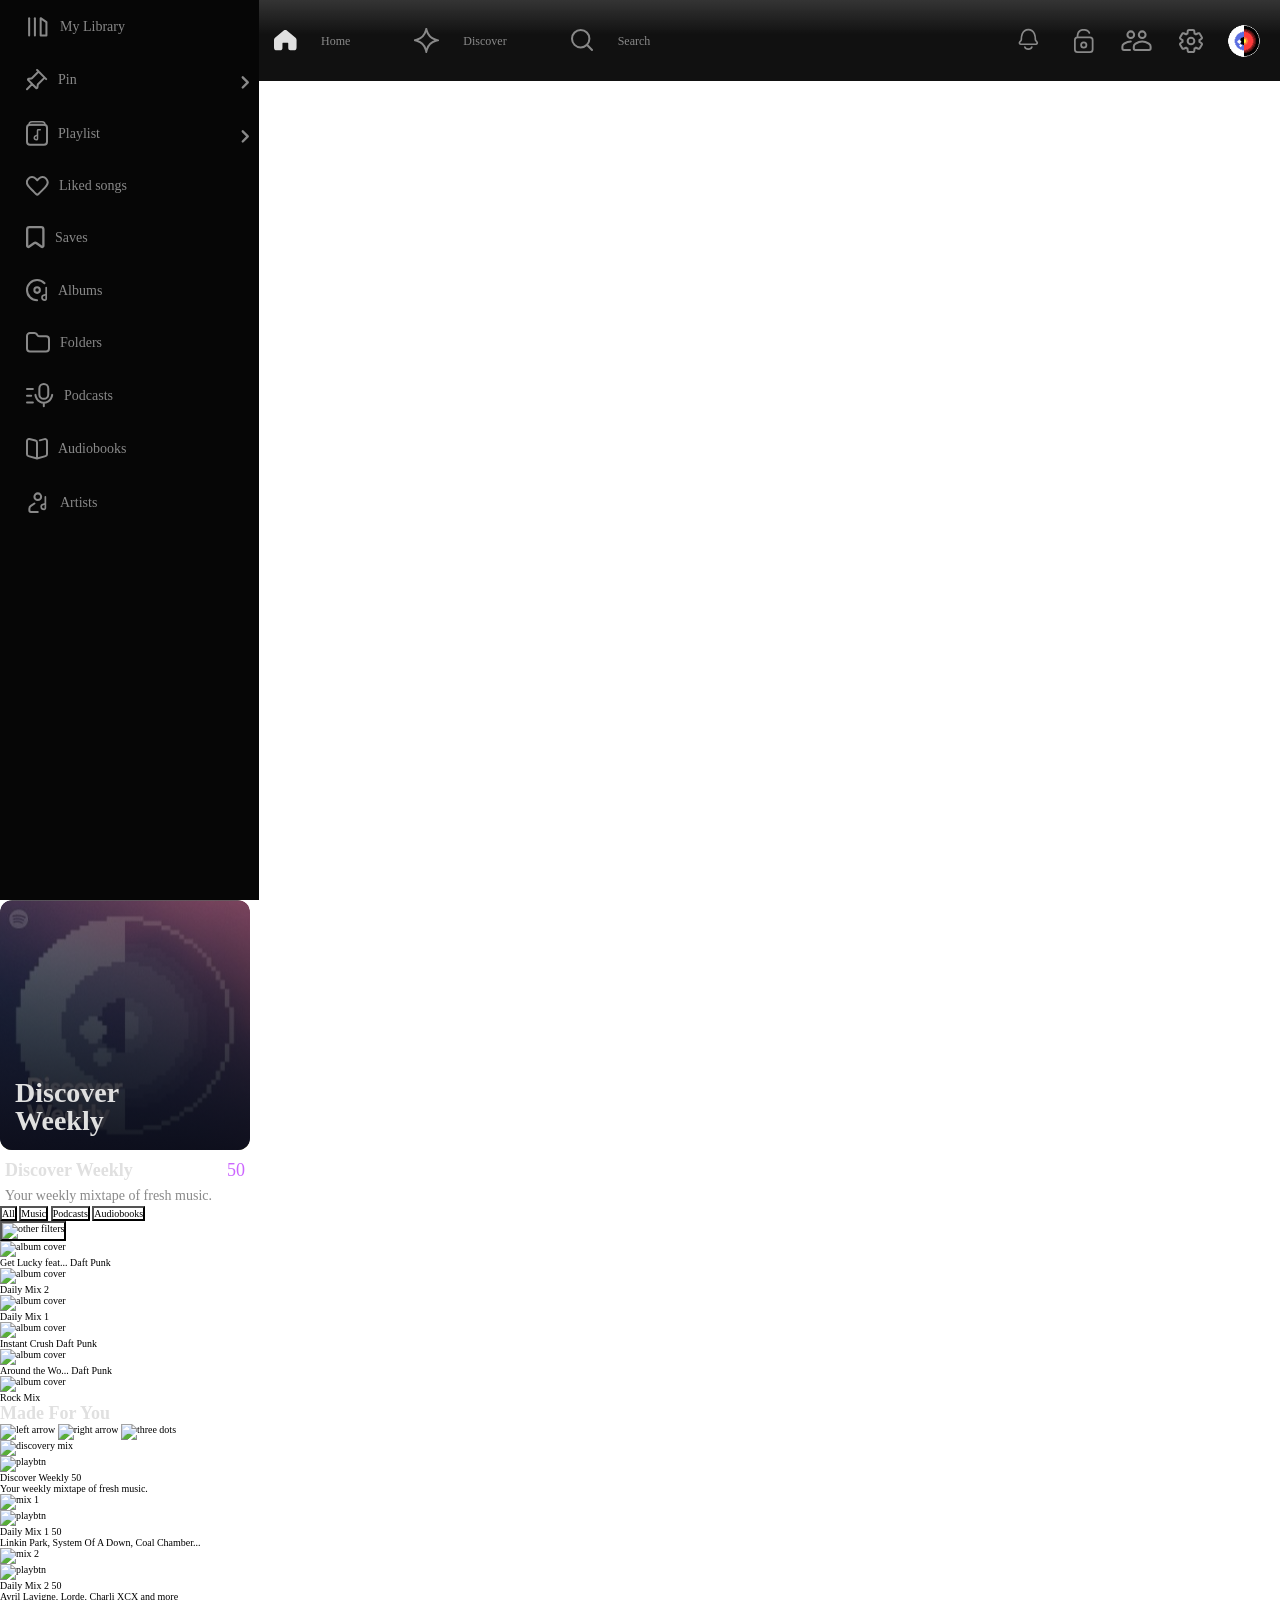
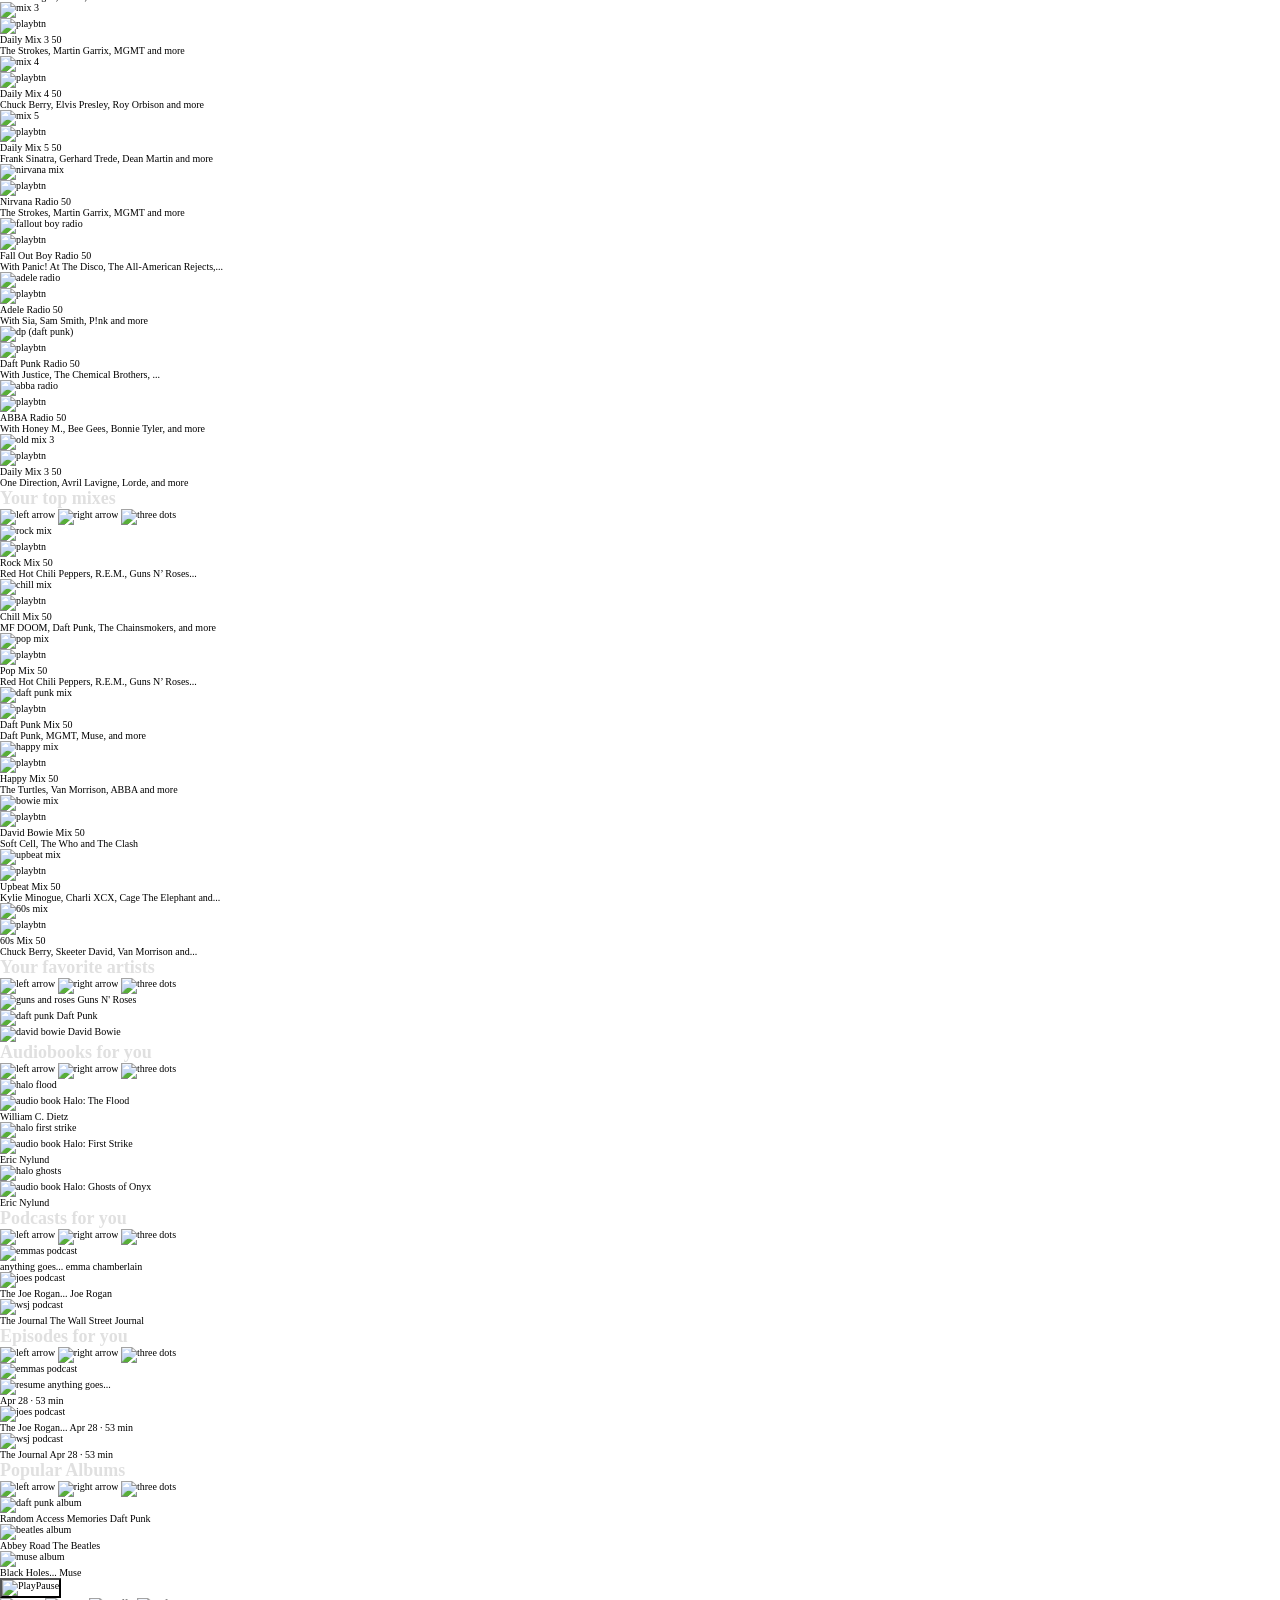
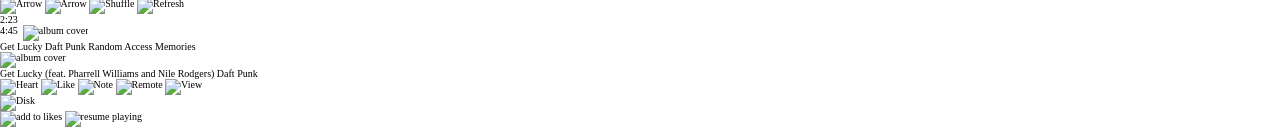
==== commit 941a2063: "add main cards layout incomplete" ====
--- a/index.html
+++ b/index.html
@@ -91,6 +91,28 @@
                 </a>      
             </div>  
         </header>
+<section class="cards-contaier">
+    
+    <section class="playlist-card">    
+        <div class="card-image-wrapper">
+            <img src="./assets/cardsimgs/discover.svg" alt="Discover Weekly Cover" class="card-image">     
+            <div class="overlay-gradient"></div> 
+            <div class="spotify-logo"></div>      
+            <div class="text-on-image"></div>    
+            <div class="play-button">            
+                <i class="fas fa-play"></i>      
+            </div>
+        </div>
+        <div class="card-info">
+            <div class="info-header">
+                <h3 class="card-title">Discover Weekly</h3>
+                <span class="song-count">50</span>
+            </div>
+            <p class="card-description">Your weekly mixtape of fresh music.</p>
+        </div>
+    </section>
+
+</section>
 
 
 
--- a/css/main.css
+++ b/css/main.css
@@ -39,7 +39,6 @@
 * {
   font-family: "Satoshi-Regular";
 }
-
 
 .header-nav {
   display: flex;
@@ -124,6 +123,7 @@
     border-radius: 0.8rem;
   }
   .nav-phone li:hover {
+    transform: scale(1.1);
     background-color: rgba(0, 255, 0, 0.1);
   }
   .library,
@@ -141,7 +141,6 @@
     padding: 0.5rem;
   }
 }
-
 .left-sidebar {
   background-color: rgb(6, 6, 6);
   width: 25.9rem;
@@ -163,7 +162,9 @@
 }
 .sidebar-action:hover {
   transform: scale(1.1);
-  background-color: rgba(6, 6, 6, 0.8);
+  background-color: rgba(0, 255, 0, 0.1);
+  transition: background-color 0.3s ease;
+  border-radius: 0.8rem;
 }
 
 .sidebar-action__name {
@@ -182,6 +183,139 @@
   height: 1.2rem;
 }
 
+.playlist-card {
+  width: 25rem;
+  border-radius: 12px;
+  overflow: hidden;
+  background-color: transparent;
+  transition: background-color 0.3s ease;
+  cursor: pointer;
+}
+.playlist-card:hover {
+  background-color: rgba(255, 255, 255, 0.05);
+}
+.playlist-card:hover .play-button {
+  opacity: 1;
+  transform: translateY(0);
+}
+
+.card-image-wrapper {
+  position: relative;
+  width: 100%;
+  aspect-ratio: 1/1;
+  border-radius: 12px;
+  overflow: hidden;
+  margin-bottom: 1rem;
+}
+
+.card-image {
+  width: 100%;
+  height: 100%;
+  object-fit: cover;
+  display: block;
+}
+
+.overlay-gradient {
+  position: absolute;
+  top: 0;
+  left: 0;
+  width: 100%;
+  height: 100%;
+  background: linear-gradient(180deg, rgba(20, 20, 30, 0.5) 0%, rgba(10, 10, 20, 0.9) 100%);
+  z-index: 1;
+}
+
+.spotify-logo {
+  position: absolute;
+  top: 1.5rem;
+  left: 1.5rem;
+  width: 2.4rem;
+  height: 2.4rem;
+  background-image: url("assets/images/spotify-logo-white.svg");
+  background-size: contain;
+  background-repeat: no-repeat;
+  opacity: 0.8;
+  z-index: 2;
+}
+
+.text-on-image {
+  position: absolute;
+  bottom: 1.5rem;
+  left: 1.5rem;
+  width: calc(100% - 3rem);
+  z-index: 2;
+  color: rgb(224, 224, 224);
+}
+.text-on-image::before {
+  content: "Discover";
+  display: block;
+  font-weight: 700;
+  font-size: 2.8rem;
+  line-height: 1;
+}
+.text-on-image::after {
+  content: "Weekly";
+  display: block;
+  font-weight: 700;
+  font-size: 2.8rem;
+  line-height: 1;
+}
+
+.play-button {
+  position: absolute;
+  bottom: 1.5rem;
+  right: 1.5rem;
+  width: 5rem;
+  height: 5rem;
+  background-color: green;
+  border-radius: 50%;
+  display: flex;
+  justify-content: center;
+  align-items: center;
+  box-shadow: 0 8px 16px rgba(0, 0, 0, 0.4);
+  z-index: 3;
+  opacity: 0;
+  transform: translateY(10px);
+  transition: all 0.3s ease-in-out;
+}
+.play-button i {
+  color: black;
+  font-size: 2rem;
+  margin-left: 0.3rem;
+}
+.play-button:hover {
+  transform: scale(1.06) translateY(0);
+}
+
+.card-info {
+  padding: 0 0.5rem;
+}
+
+.info-header {
+  display: flex;
+  justify-content: space-between;
+  align-items: center;
+  margin-bottom: 0.5rem;
+}
+
+.card-title {
+  font-weight: 700;
+  font-size: 1.8rem;
+  color: rgb(224, 224, 224);
+}
+
+.song-count {
+  color: #cc66ff;
+  font-weight: 400;
+  font-size: 1.8rem;
+}
+
+.card-description {
+  font-size: 1.4rem;
+  color: rgb(137, 137, 137);
+  line-height: 1.4;
+  font-weight: 300;
+}
 
 html {
   font-size: 62.5%;
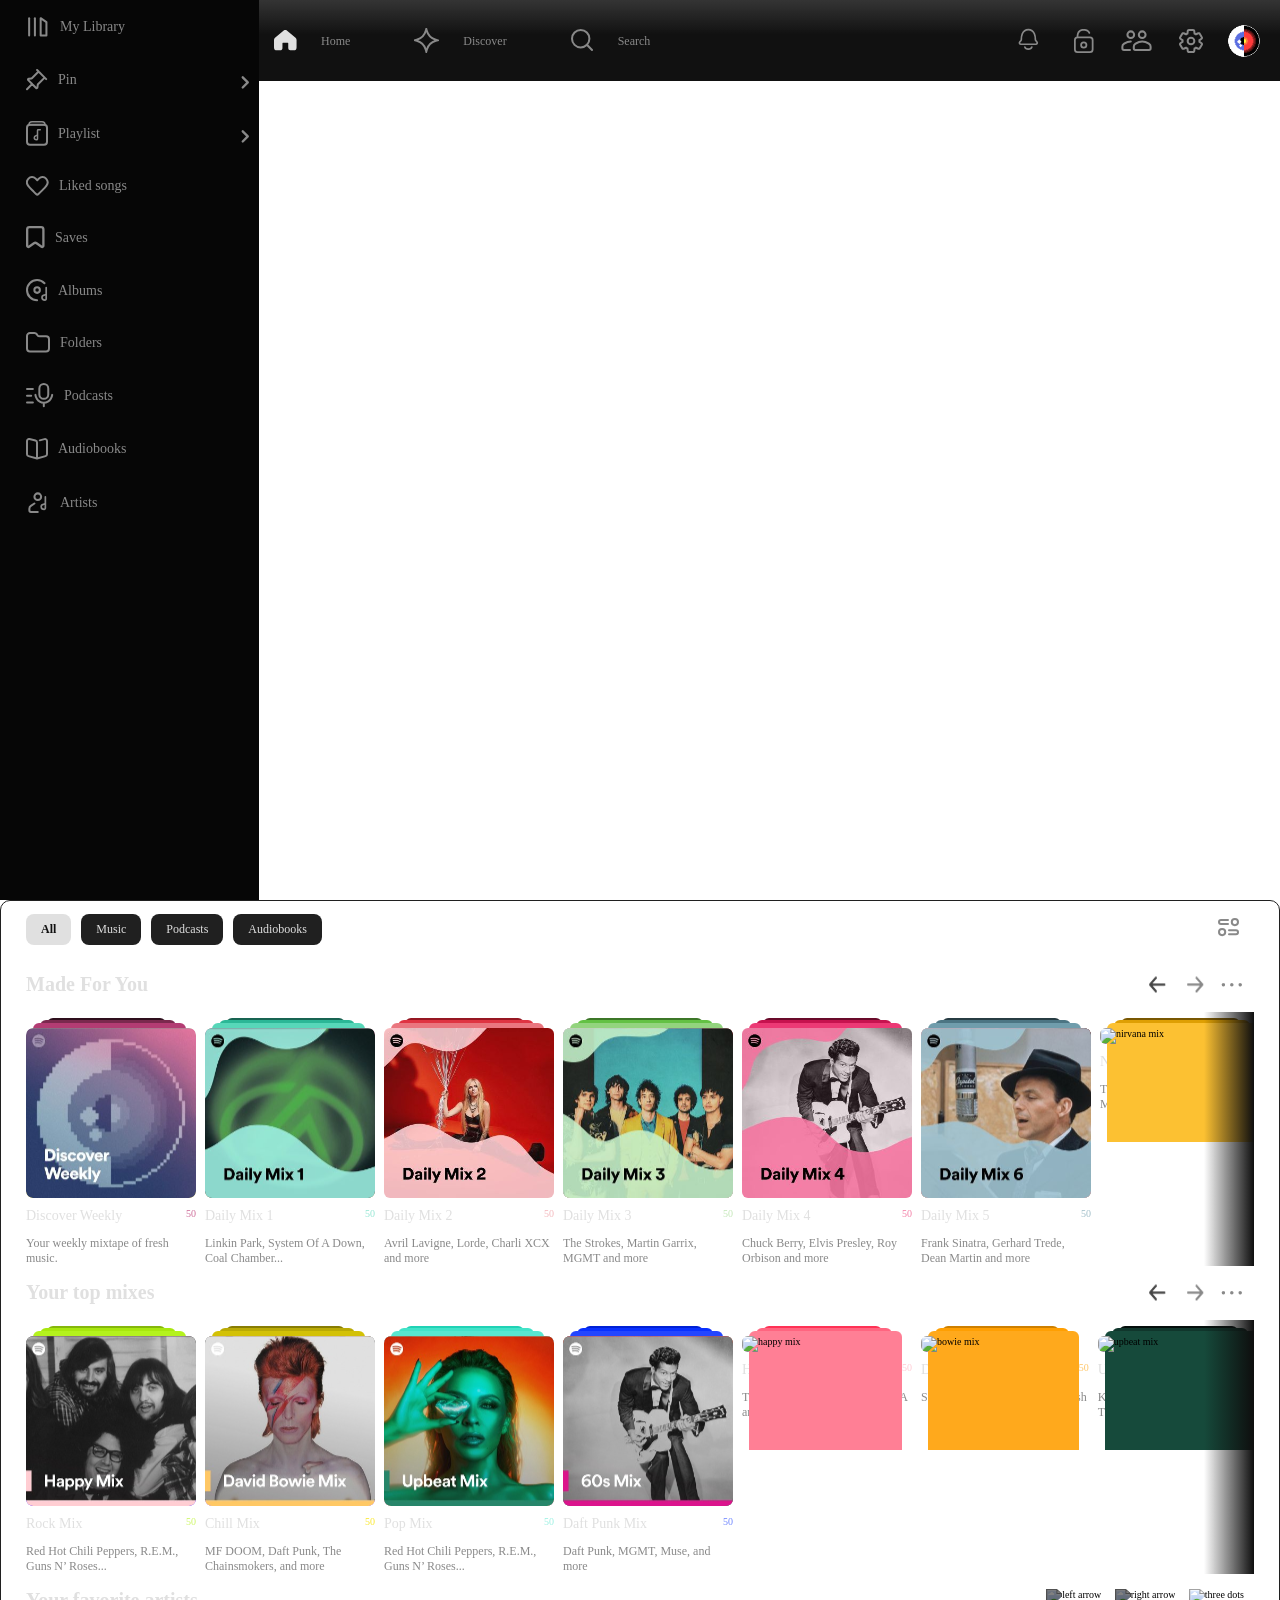
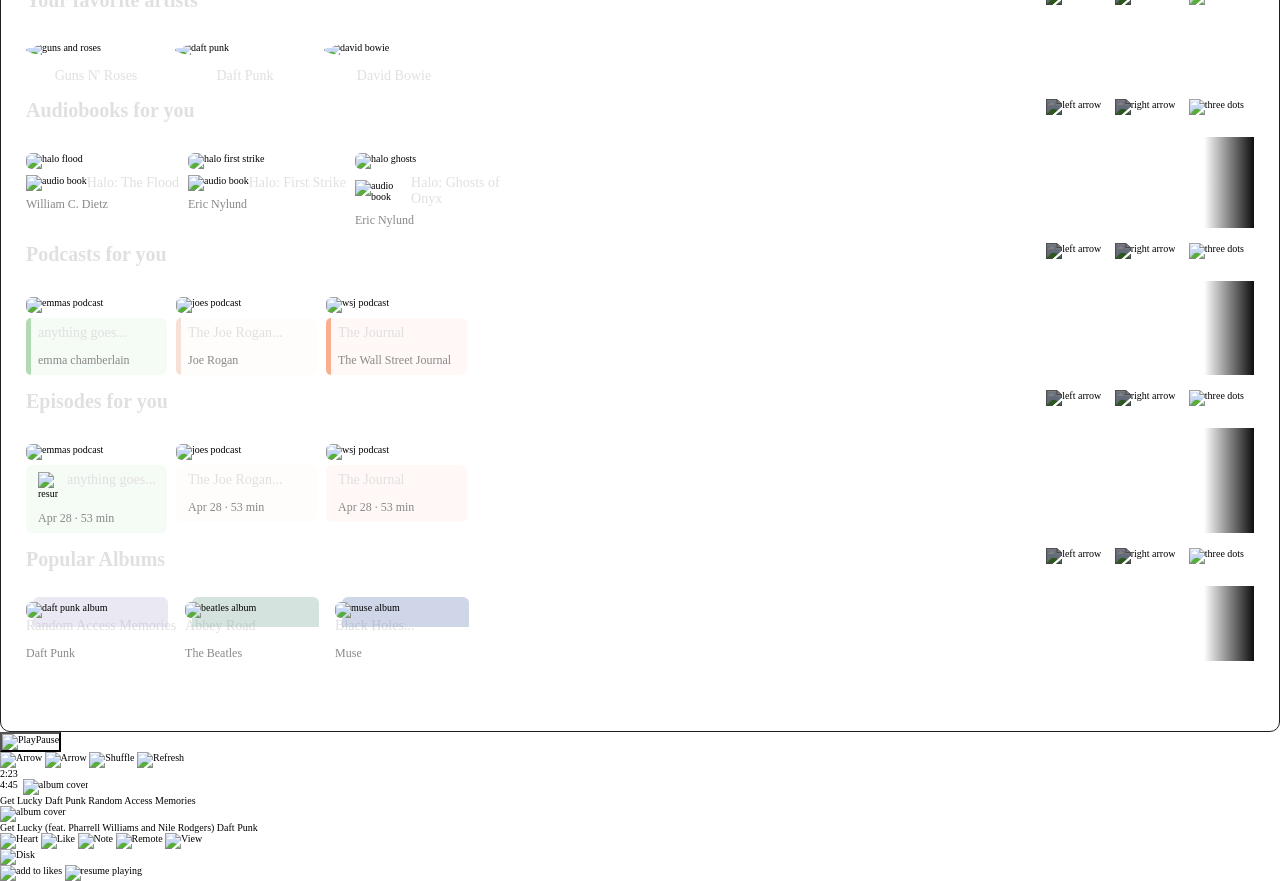
==== commit f8ef1281: "feat: correct cards image path and style main section layout" ====
--- a/index.html
+++ b/index.html
@@ -91,28 +91,6 @@
                 </a>      
             </div>  
         </header>
-<section class="cards-contaier">
-    
-    <section class="playlist-card">    
-        <div class="card-image-wrapper">
-            <img src="./assets/cardsimgs/discover.svg" alt="Discover Weekly Cover" class="card-image">     
-            <div class="overlay-gradient"></div> 
-            <div class="spotify-logo"></div>      
-            <div class="text-on-image"></div>    
-            <div class="play-button">            
-                <i class="fas fa-play"></i>      
-            </div>
-        </div>
-        <div class="card-info">
-            <div class="info-header">
-                <h3 class="card-title">Discover Weekly</h3>
-                <span class="song-count">50</span>
-            </div>
-            <p class="card-description">Your weekly mixtape of fresh music.</p>
-        </div>
-    </section>
-
-</section>
 
 
 
@@ -129,14 +107,14 @@
                         </section>
     
                         <button class="filter-button other">
-                            <img src="./assets/images/icons big.png" alt="other filters" class="other-filter">
+                            <img src="./assets/maincontsvg/mobmain1.svg" alt="other filters" class="other-filter">
                         </button>
                     </div>
     
                     <div class="recents-list">
     
                         <a href="#" class="recent-item">
-                            <img src="./assets/images/Rectangle 6.png" alt="album cover" class="recent-item-img">
+                            <img src="./assets/maincontsvg/mobmain2.svg" alt="album cover" class="recent-item-img">
                             <div class="recent-item-desc">
                                 <span class="recent-item-title">Get Lucky feat...</span>
                                 <span class="recent-item-artist">Daft Punk</span>
@@ -144,21 +122,21 @@
                         </a>
     
                         <a href="#" class="recent-item">
-                            <img src="./assets/images/image 8.png" alt="album cover" class="recent-item-img">
+                            <img src="./assets/maincontsvg/mobmain3.svg" alt="album cover" class="recent-item-img">
                             <div class="recent-item-desc">
                                 <span class="recent-item-title">Daily Mix 2</span>
                             </div>
                         </a>
     
                         <a href="#" class="recent-item">
-                            <img src="./assets/images/image 6.png" alt="album cover" class="recent-item-img">
+                            <img src="./assets/maincontsvg/mobmain4.svg" alt="album cover" class="recent-item-img">
                             <div class="recent-item-desc">
                                 <span class="recent-item-title">Daily Mix 1</span>
                             </div>
                         </a>
     
                         <a href="#" class="recent-item">
-                            <img src="./assets/images/Rectangle 6.png" alt="album cover" class="recent-item-img">
+                            <img src="./assets/maincontsvg/mobmain5.svg" alt="album cover" class="recent-item-img">
                             <div class="recent-item-desc">
                                 <span class="recent-item-title">Instant Crush</span>
                                 <span class="recent-item-artist">Daft Punk</span>
@@ -166,7 +144,7 @@
                         </a>
     
                         <a href="#" class="recent-item">
-                            <img src="./assets/images/Rectangle 6.png" alt="album cover" class="recent-item-img">
+                            <img src="./assets/maincontsvg/mobmain6.svg" alt="album cover" class="recent-item-img">
                             <div class="recent-item-desc">
                                 <span class="recent-item-title">Around the Wo...</span>
                                 <span class="recent-item-artist">Daft Punk</span>
@@ -174,7 +152,7 @@
                         </a>
     
                         <a href="#" class="recent-item">
-                            <img src="./assets/images/image 2.png" alt="album cover" class="recent-item-img">
+                            <img src="./assets/maincontsvg/mobmain7.svg" alt="album cover" class="recent-item-img">
                             <div class="recent-item-desc">
                                 <span class="recent-item-title">Rock Mix</span>
                             </div>
@@ -186,19 +164,19 @@
                 <section class="main-cards-title">
                     <h3 class="card-title">Made For You</h3>
                     <section class="card-nav">
-                        <img src="./assets/images/left arrow.png" alt="left arrow" class="card-nav-arrow-left">
-                        <img src="./assets/images/right arrow.png" alt="right arrow" class="card-nav-arrow-right">
-                        <img src="./assets/images/dots.png" alt="three dots" class="card-settings"> 
+                        <img src="./assets/maincontsvg/left arrow.png" alt="left arrow" class="card-nav-arrow-left">
+                        <img src="./assets/maincontsvg/right arrow.png" alt="right arrow" class="card-nav-arrow-right">
+                        <img src="./assets/maincontsvg/dots.png" alt="three dots" class="card-settings"> 
                     </section>
                 </section>
                 <section class="main-cards-row">
                     <section class="main-card">
-                        <img src="./assets/images/discover.png" alt="discovery mix" class="main-card-img">
+                        <img src="./assets/maincontsvg/desktimg1.svg" alt="discovery mix" class="main-card-img">
                         <div class="main-card-boxes-one pink"></div>
                         <div class="main-card-boxes-two pink"></div>
                         <div class="main-card-boxes-three pink"></div>
                         <div class="main-card-playbtn">
-                            <img src="./assets/images/play.png" alt="playbtn" class="card-playbtn">
+                            <img src="./assets/maincontsvg/play.png" alt="playbtn" class="card-playbtn">
                         </div>
                         <section class="main-card-text">
                             <span class="collection-title">Discover Weekly</span>
@@ -207,12 +185,12 @@
                         <span class="collection-desc">Your weekly mixtape of fresh music.</span>
                     </section>
                     <section class="main-card">
-                        <img src="./assets/images/mix1.png" alt="mix 1" class="main-card-img">
+                        <img src="./assets/maincontsvg/desktimg2.svg" alt="mix 1" class="main-card-img">
                         <div class="main-card-boxes-one cyan"></div>
                         <div class="main-card-boxes-two cyan"></div>
                         <div class="main-card-boxes-three cyan"></div>
                         <div class="main-card-playbtn">
-                            <img src="./assets/images/play.png" alt="playbtn" class="card-playbtn">
+                            <img src="./assets/maincontsvg/play.png" alt="playbtn" class="card-playbtn">
                         </div>
                         <section class="main-card-text">
                             <span class="collection-title">Daily Mix 1</span>
@@ -221,12 +199,12 @@
                         <span class="collection-desc">Linkin Park, System Of A Down, Coal Chamber...</span>
                     </section>
                     <section class="main-card">
-                        <img src="./assets/images/mix2.png" alt="mix 2" class="main-card-img">
+                        <img src="./assets/maincontsvg/desktimg3.svg" alt="mix 2" class="main-card-img">
                         <div class="main-card-boxes-one lpink"></div>
                         <div class="main-card-boxes-two lpink"></div>
                         <div class="main-card-boxes-three lpink"></div>
                         <div class="main-card-playbtn">
-                            <img src="./assets/images/play.png" alt="playbtn" class="card-playbtn">
+                            <img src="./assets/maincontsvg/play.png" alt="playbtn" class="card-playbtn">
                         </div>
                         <section class="main-card-text">
                             <span class="collection-title">Daily Mix 2</span>
@@ -235,12 +213,12 @@
                         <span class="collection-desc">Avril Lavigne, Lorde, Charli XCX and more</span>
                     </section>
                     <section class="main-card">
-                        <img src="./assets/images/mix3.png" alt="mix 3" class="main-card-img">
+                        <img src="./assets/maincontsvg/desktimg4.svg" alt="mix 3" class="main-card-img">
                         <div class="main-card-boxes-one lgreen"></div>
                         <div class="main-card-boxes-two lgreen"></div>
                         <div class="main-card-boxes-three lgreen"></div>
                         <div class="main-card-playbtn">
-                            <img src="./assets/images/play.png" alt="playbtn" class="card-playbtn">
+                            <img src="./assets/maincontsvg/play.png" alt="playbtn" class="card-playbtn">
                         </div>
                         <section class="main-card-text">
                             <span class="collection-title">Daily Mix 3</span>
@@ -249,12 +227,12 @@
                         <span class="collection-desc">The Strokes, Martin Garrix, MGMT and more</span>
                     </section>
                     <section class="main-card">
-                        <img src="./assets/images/mix4.png" alt="mix 4" class="main-card-img">
+                        <img src="./assets/maincontsvg/desktimg5.svg" alt="mix 4" class="main-card-img">
                         <div class="main-card-boxes-one lred"></div>
                         <div class="main-card-boxes-two lred"></div>
                         <div class="main-card-boxes-three lred"></div>
                         <div class="main-card-playbtn">
-                            <img src="./assets/images/play.png" alt="playbtn" class="card-playbtn">
+                            <img src="./assets/maincontsvg/play.png" alt="playbtn" class="card-playbtn">
                         </div>
                         <section class="main-card-text">
                             <span class="collection-title">Daily Mix 4</span>
@@ -263,12 +241,12 @@
                         <span class="collection-desc">Chuck Berry, Elvis Presley, Roy Orbison and more</span>
                     </section>
                     <section class="main-card">
-                        <img src="./assets/images/mix6.png" alt="mix 5" class="main-card-img">
+                        <img src="./assets/maincontsvg/desktimg6.svg" alt="mix 5" class="main-card-img">
                         <div class="main-card-boxes-one lblue"></div>
                         <div class="main-card-boxes-two lblue"></div>
                         <div class="main-card-boxes-three lblue"></div>
                         <div class="main-card-playbtn">
-                            <img src="./assets/images/play.png" alt="playbtn" class="card-playbtn">
+                            <img src="./assets/maincontsvg/play.png" alt="playbtn" class="card-playbtn">
                         </div>
                         <section class="main-card-text">
                             <span class="collection-title">Daily Mix 5</span>
@@ -277,12 +255,12 @@
                         <span class="collection-desc">Frank Sinatra, Gerhard Trede, Dean Martin and more</span>
                     </section>
                     <section class="main-card">
-                        <img src="./assets/images/nirvana.png" alt="nirvana mix" class="main-card-img">
+                        <img src="./assets/maincontsvg/desktimg7.svg" alt="nirvana mix" class="main-card-img">
                         <div class="main-card-boxes-one yellow"></div>
                         <div class="main-card-boxes-two yellow"></div>
                         <div class="main-card-boxes-three yellow"></div>
                         <div class="main-card-playbtn">
-                            <img src="./assets/images/play.png" alt="playbtn" class="card-playbtn">
+                            <img src="./assets/maincontsvg/play.png" alt="playbtn" class="card-playbtn">
                         </div>
                         <section class="main-card-text">
                             <span class="collection-title">Nirvana Radio</span>
@@ -291,12 +269,12 @@
                         <span class="collection-desc">The Strokes, Martin Garrix, MGMT and more</span>
                     </section>
                     <section class="main-card">
-                        <img src="./assets/images/fob.png" alt="fallout boy radio" class="main-card-img">
+                        <img src="./assets/maincontsvg/desktimg8.svg" alt="fallout boy radio" class="main-card-img">
                         <div class="main-card-boxes-one lbrown"></div>
                         <div class="main-card-boxes-two lbrown"></div>
                         <div class="main-card-boxes-three lbrown"></div>
                         <div class="main-card-playbtn">
-                            <img src="./assets/images/play.png" alt="playbtn" class="card-playbtn">
+                            <img src="./assets/maincontsvg/play.png" alt="playbtn" class="card-playbtn">
                         </div>
                         <section class="main-card-text">
                             <span class="collection-title">Fall Out Boy Radio</span>
@@ -305,12 +283,12 @@
                         <span class="collection-desc">With Panic! At The Disco, The All-American Rejects,...</span>
                     </section>
                     <section class="main-card">
-                        <img src="./assets/images/adele.png" alt="adele radio" class="main-card-img">
+                        <img src="./assets/maincontsvg/desktimg9.svg" alt="adele radio" class="main-card-img">
                         <div class="main-card-boxes-one lorange"></div>
                         <div class="main-card-boxes-two lorange"></div>
                         <div class="main-card-boxes-three lorange"></div>
                         <div class="main-card-playbtn">
-                            <img src="./assets/images/play.png" alt="playbtn" class="card-playbtn">
+                            <img src="./assets/maincontsvg/play.png" alt="playbtn" class="card-playbtn">
                         </div>
                         <section class="main-card-text">
                             <span class="collection-title">Adele Radio</span>
@@ -319,12 +297,12 @@
                         <span class="collection-desc">With Sia, Sam Smith, P!nk and more</span>
                     </section>
                     <section class="main-card">
-                        <img src="./assets/images/daft punk.png" alt="dp (daft punk)" class="main-card-img">
+                        <img src="./assets/maincontsvg/desktimg10.svg" alt="dp (daft punk)" class="main-card-img">
                         <div class="main-card-boxes-one green"></div>
                         <div class="main-card-boxes-two green"></div>
                         <div class="main-card-boxes-three green"></div>
                         <div class="main-card-playbtn">
-                            <img src="./assets/images/play.png" alt="playbtn" class="card-playbtn">
+                            <img src="./assets/maincontsvg/play.png" alt="playbtn" class="card-playbtn">
                         </div>
                         <section class="main-card-text">
                             <span class="collection-title">Daft Punk Radio</span>
@@ -333,12 +311,12 @@
                         <span class="collection-desc">With Justice, The Chemical Brothers, ...</span>
                     </section>
                     <section class="main-card">
-                        <img src="./assets/images/abba.png" alt="abba radio" class="main-card-img">
+                        <img src="./assets/maincontsvg/desktimg11.svg" alt="abba radio" class="main-card-img">
                         <div class="main-card-boxes-one lpurple"></div>
                         <div class="main-card-boxes-two lpurple"></div>
                         <div class="main-card-boxes-three lpurple"></div>
                         <div class="main-card-playbtn">
-                            <img src="./assets/images/play.png" alt="playbtn" class="card-playbtn">
+                            <img src="./assets/maincontsvg/play.png" alt="playbtn" class="card-playbtn">
                         </div>
                         <section class="main-card-text">
                             <span class="collection-title">ABBA Radio</span>
@@ -347,12 +325,12 @@
                         <span class="collection-desc">With Honey M., Bee Gees, Bonnie Tyler, and more</span>
                     </section>
                     <section class="main-card">
-                        <img src="./assets/images/mix3 repeat.png" alt="old mix 3" class="main-card-img">
+                        <img src="./assets/maincontsvg/desktimg12.svg" alt="old mix 3" class="main-card-img">
                         <div class="main-card-boxes-one fgreen"></div>
                         <div class="main-card-boxes-two fgreen"></div>
                         <div class="main-card-boxes-three fgreen"></div>
                         <div class="main-card-playbtn">
-                            <img src="./assets/images/play.png" alt="playbtn" class="card-playbtn">
+                            <img src="./assets/maincontsvg/play.png" alt="playbtn" class="card-playbtn">
                         </div>
                         <section class="main-card-text">
                             <span class="collection-title">Daily Mix 3</span>
@@ -364,19 +342,19 @@
                 <section class="main-cards-title">
                     <h3 class="card-title">Your top mixes</h3>
                     <section class="card-nav">
-                        <img src="./assets/images/left arrow.png" alt="left arrow" class="card-nav-arrow-left">
-                        <img src="./assets/images/right arrow.png" alt="right arrow" class="card-nav-arrow-right">
-                        <img src="./assets/images/dots.png" alt="three dots" class="card-settings"> 
+                        <img src="./assets/maincontsvg/left arrow.png" alt="left arrow" class="card-nav-arrow-left">
+                        <img src="./assets/maincontsvg/right arrow.png" alt="right arrow" class="card-nav-arrow-right">
+                        <img src="./assets/maincontsvg/dots.png" alt="three dots" class="card-settings"> 
                     </section>
                 </section>
                 <section class="main-cards-row">
                     <section class="main-card green">
-                        <img src="./assets/images/rock.png" alt="rock mix" class="main-card-img">
-                        <div class="main-card-boxes-one"></div>
-                        <div class="main-card-boxes-two"></div>
-                        <div class="main-card-boxes-three"></div>
-                        <div class="main-card-playbtn">
-                            <img src="./assets/images/play.png" alt="playbtn" class="card-playbtn">
+                        <img src="./assets/maincontsvg/desktimg13.svg" alt="rock mix" class="main-card-img">
+                        <div class="main-card-boxes-one"></div>
+                        <div class="main-card-boxes-two"></div>
+                        <div class="main-card-boxes-three"></div>
+                        <div class="main-card-playbtn">
+                            <img src="./assets/maincontsvg/play.png" alt="playbtn" class="card-playbtn">
                         </div>
                         <section class="main-card-text">
                             <span class="collection-title">Rock Mix</span>
@@ -385,12 +363,12 @@
                         <span class="collection-desc">Red Hot Chili Peppers, R.E.M., Guns N’ Roses...</span>
                     </section>
                     <section class="main-card yellow">
-                        <img src="./assets/images/chill.png" alt="chill mix" class="main-card-img">
-                        <div class="main-card-boxes-one"></div>
-                        <div class="main-card-boxes-two"></div>
-                        <div class="main-card-boxes-three"></div>
-                        <div class="main-card-playbtn">
-                            <img src="./assets/images/play.png" alt="playbtn" class="card-playbtn">
+                        <img src="./assets/maincontsvg/desktimg14.svg" alt="chill mix" class="main-card-img">
+                        <div class="main-card-boxes-one"></div>
+                        <div class="main-card-boxes-two"></div>
+                        <div class="main-card-boxes-three"></div>
+                        <div class="main-card-playbtn">
+                            <img src="./assets/maincontsvg/play.png" alt="playbtn" class="card-playbtn">
                         </div>
                         <section class="main-card-text">
                             <span class="collection-title">Chill Mix</span>
@@ -399,12 +377,12 @@
                         <span class="collection-desc">MF DOOM, Daft Punk, The Chainsmokers, and more</span>
                     </section>
                     <section class="main-card blue">
-                        <img src="./assets/images/pop.png" alt="pop mix" class="main-card-img">
-                        <div class="main-card-boxes-one"></div>
-                        <div class="main-card-boxes-two"></div>
-                        <div class="main-card-boxes-three"></div>
-                        <div class="main-card-playbtn">
-                            <img src="./assets/images/play.png" alt="playbtn" class="card-playbtn">
+                        <img src="./assets/maincontsvg/desktimg15.svg" alt="pop mix" class="main-card-img">
+                        <div class="main-card-boxes-one"></div>
+                        <div class="main-card-boxes-two"></div>
+                        <div class="main-card-boxes-three"></div>
+                        <div class="main-card-playbtn">
+                            <img src="./assets/maincontsvg/play.png" alt="playbtn" class="card-playbtn">
                         </div>
                         <section class="main-card-text">
                             <span class="collection-title">Pop Mix</span>
@@ -413,12 +391,12 @@
                         <span class="collection-desc">Red Hot Chili Peppers, R.E.M., Guns N’ Roses...</span>
                     </section>
                     <section class="main-card dblue">
-                        <img src="./assets/images/daft mix.png" alt="daft punk mix" class="main-card-img">
-                        <div class="main-card-boxes-one"></div>
-                        <div class="main-card-boxes-two"></div>
-                        <div class="main-card-boxes-three"></div>
-                        <div class="main-card-playbtn">
-                            <img src="./assets/images/play.png" alt="playbtn" class="card-playbtn">
+                        <img src="./assets/maincontsvg/desktimg16.svg" alt="daft punk mix" class="main-card-img">
+                        <div class="main-card-boxes-one"></div>
+                        <div class="main-card-boxes-two"></div>
+                        <div class="main-card-boxes-three"></div>
+                        <div class="main-card-playbtn">
+                            <img src="./assets/maincontsvg/play.png" alt="playbtn" class="card-playbtn">
                         </div>
                         <section class="main-card-text">
                             <span class="collection-title">Daft Punk Mix</span>
--- a/css/main.css
+++ b/css/main.css
@@ -183,140 +183,715 @@
   height: 1.2rem;
 }
 
-.playlist-card {
-  width: 25rem;
-  border-radius: 12px;
-  overflow: hidden;
-  background-color: transparent;
-  transition: background-color 0.3s ease;
-  cursor: pointer;
-}
-.playlist-card:hover {
-  background-color: rgba(255, 255, 255, 0.05);
-}
-.playlist-card:hover .play-button {
-  opacity: 1;
-  transform: translateY(0);
-}
-
-.card-image-wrapper {
-  position: relative;
-  width: 100%;
-  aspect-ratio: 1/1;
-  border-radius: 12px;
-  overflow: hidden;
-  margin-bottom: 1rem;
-}
-
-.card-image {
-  width: 100%;
-  height: 100%;
-  object-fit: cover;
-  display: block;
-}
-
-.overlay-gradient {
-  position: absolute;
-  top: 0;
-  left: 0;
-  width: 100%;
-  height: 100%;
-  background: linear-gradient(180deg, rgba(20, 20, 30, 0.5) 0%, rgba(10, 10, 20, 0.9) 100%);
-  z-index: 1;
-}
-
-.spotify-logo {
-  position: absolute;
-  top: 1.5rem;
-  left: 1.5rem;
-  width: 2.4rem;
-  height: 2.4rem;
-  background-image: url("assets/images/spotify-logo-white.svg");
-  background-size: contain;
-  background-repeat: no-repeat;
-  opacity: 0.8;
-  z-index: 2;
-}
-
-.text-on-image {
-  position: absolute;
-  bottom: 1.5rem;
-  left: 1.5rem;
-  width: calc(100% - 3rem);
-  z-index: 2;
-  color: rgb(224, 224, 224);
-}
-.text-on-image::before {
-  content: "Discover";
-  display: block;
-  font-weight: 700;
-  font-size: 2.8rem;
-  line-height: 1;
-}
-.text-on-image::after {
-  content: "Weekly";
-  display: block;
-  font-weight: 700;
-  font-size: 2.8rem;
-  line-height: 1;
-}
-
-.play-button {
-  position: absolute;
-  bottom: 1.5rem;
-  right: 1.5rem;
-  width: 5rem;
-  height: 5rem;
-  background-color: green;
-  border-radius: 50%;
-  display: flex;
-  justify-content: center;
-  align-items: center;
-  box-shadow: 0 8px 16px rgba(0, 0, 0, 0.4);
-  z-index: 3;
-  opacity: 0;
-  transform: translateY(10px);
-  transition: all 0.3s ease-in-out;
-}
-.play-button i {
-  color: black;
-  font-size: 2rem;
-  margin-left: 0.3rem;
-}
-.play-button:hover {
-  transform: scale(1.06) translateY(0);
-}
-
-.card-info {
-  padding: 0 0.5rem;
-}
-
-.info-header {
+.main-section-filters {
+  padding: 1.3rem 1.5rem 1.3rem 0;
+}
+.main-section-filters .filter-buttons {
   display: flex;
   justify-content: space-between;
   align-items: center;
-  margin-bottom: 0.5rem;
-}
-
-.card-title {
-  font-weight: 700;
-  font-size: 1.8rem;
-  color: rgb(224, 224, 224);
-}
-
-.song-count {
-  color: #cc66ff;
-  font-weight: 400;
-  font-size: 1.8rem;
-}
-
-.card-description {
-  font-size: 1.4rem;
-  color: rgb(137, 137, 137);
-  line-height: 1.4;
-  font-weight: 300;
-}
-
+  margin-bottom: 2.2rem;
+  overflow-x: auto;
+}
+.main-section-filters .filter-buttons::-webkit-scrollbar {
+  display: none;
+}
+.main-section-filters .filter-buttons .filter-left {
+  display: flex;
+  gap: 1rem;
+}
+.main-section-filters .filter-buttons .filter-button {
+  background-color: #202020;
+  color: #E0E0E0;
+  border: none;
+  padding: 0.8rem 1.5rem;
+  border-radius: 0.8rem;
+  font-size: 1.2rem;
+  white-space: nowrap;
+  cursor: pointer;
+  transition: background-color 0.2s ease;
+}
+.main-section-filters .filter-buttons .filter-button.desktop {
+  display: none;
+}
+.main-section-filters .filter-buttons .filter-button.desktop:hover {
+  background-color: rgb(198.5, 198.5, 198.5);
+}
+.main-section-filters .filter-buttons .filter-button:hover {
+  background-color: #333842;
+}
+.main-section-filters .filter-buttons .filter-button.other {
+  border: none;
+  background-color: transparent;
+  padding: 0;
+}
+.main-section-filters .filter-buttons .other-filter {
+  margin-left: auto;
+  cursor: pointer;
+}
+.main-section-filters .recents-list {
+  display: grid;
+  gap: 0.8rem;
+  grid-template-columns: repeat(auto-fit, minmax(17rem, 1fr));
+}
+.main-section-filters .recents-list .recent-item {
+  display: flex;
+  align-items: center;
+  padding: 1rem 1.4rem;
+  background-color: #202020;
+  border-radius: 1rem;
+  overflow: hidden;
+  text-decoration: none;
+  transition: background-color 0.3s;
+}
+.main-section-filters .recents-list .recent-item:hover {
+  background-color: #333842;
+}
+.main-section-filters .recents-list .recent-item .recent-item-img {
+  width: 5.6rem;
+  height: 5.6rem;
+  border-radius: 0.8rem;
+  object-fit: cover;
+}
+.main-section-filters .recents-list .recent-item-desc {
+  padding: 0 0.8rem;
+  overflow: hidden;
+}
+.main-section-filters .recents-list .recent-item .recent-item-title {
+  display: block;
+  color: #E0E0E0;
+  font-size: clamp(1.2rem, 1.1518518519rem + 0.1234567901vw, 1.3rem);
+  margin-bottom: 0.4rem;
+  white-space: nowrap;
+  overflow: hidden;
+  text-overflow: ellipsis;
+}
+.main-section-filters .recents-list .recent-item .recent-item-artist {
+  display: block;
+  color: #898989;
+  font-size: 1.2rem;
+}
+
+.main-card-boxes-one.pink {
+  background-color: rgb(179.0077319588, 60.4922680412, 114.8118556701);
+}
+
+.main-card-boxes-two.pink {
+  background-color: rgb(121.8298969072, 41.1701030928, 78.1391752577);
+}
+
+.main-card-boxes-three.pink {
+  background-color: rgb(45.5927835052, 15.4072164948, 29.2422680412);
+}
+
+.collection-count.pink {
+  color: #CE6E9A;
+}
+
+.main-card-boxes-one.cyan {
+  background-color: rgb(87.0992366412, 215.4007633588, 185.3053435115);
+}
+
+.main-card-boxes-two.cyan {
+  background-color: rgb(43.1297709924, 182.8702290076, 150.0916030534);
+}
+
+.main-card-boxes-three.cyan {
+  background-color: rgb(23.6641221374, 100.3358778626, 82.3511450382);
+}
+
+.collection-count.cyan {
+  color: #95E6D3;
+}
+
+.main-card-boxes-one.lpink {
+  background-color: rgb(233.737804878, 117.762195122, 127.4268292683);
+}
+
+.main-card-boxes-two.lpink {
+  background-color: rgb(223.4756097561, 51.5243902439, 65.8536585366);
+}
+
+.main-card-boxes-three.lpink {
+  background-color: rgb(149.7926829268, 23.2073170732, 33.756097561);
+}
+
+.collection-count.lpink {
+  color: #F4B8BD;
+}
+
+.main-card-boxes-one.lgreen {
+  background-color: rgb(147.1875, 211.875, 125.625);
+}
+
+.main-card-boxes-two.lgreen {
+  background-color: rgb(99.375, 192.75, 68.25);
+}
+
+.main-card-boxes-three.lgreen {
+  background-color: rgb(59.625, 119.25, 39.75);
+}
+
+.collection-count.lgreen {
+  color: #C3E7B7;
+}
+
+.main-card-boxes-one.lred {
+  background-color: rgb(236.4428571429, 57.0571428571, 117.3678571429);
+}
+
+.main-card-boxes-two.lred {
+  background-color: rgb(198.4, 18.6, 79.05);
+}
+
+.main-card-boxes-three.lred {
+  background-color: rgb(105.1428571429, 9.8571428571, 41.8928571429);
+}
+
+.collection-count.lred {
+  color: #F37FA6;
+}
+
+.main-card-boxes-one.lblue {
+  background-color: rgb(111.55, 156.85, 171.95);
+}
+
+.main-card-boxes-two.lblue {
+  background-color: rgb(75.9, 117.3, 131.1);
+}
+
+.main-card-boxes-three.lblue {
+  background-color: rgb(38.5, 59.5, 66.5);
+}
+
+.collection-count.lblue {
+  color: #A0BEC8;
+}
+
+.main-card-boxes-one.yellow {
+  background-color: rgb(251.8409090909, 193.3977272727, 49.6590909091);
+}
+
+.main-card-boxes-two.yellow {
+  background-color: rgb(221.5909090909, 158.5227272727, 3.4090909091);
+}
+
+.main-card-boxes-three.yellow {
+  background-color: rgb(121.1363636364, 86.6590909091, 1.8636363636);
+}
+
+.collection-count.yellow {
+  color: #FDD87D;
+}
+
+.main-card-boxes-one.lbrown {
+  background-color: rgb(186.5, 132.3372093023, 118);
+}
+
+.main-card-boxes-two.lbrown {
+  background-color: rgb(152, 91.9069767442, 76);
+}
+
+.main-card-boxes-three.lbrown {
+  background-color: rgb(84, 50.7906976744, 42);
+}
+
+.collection-count.lbrown {
+  color: #D4B2A9;
+}
+
+.main-card-boxes-one.lorange {
+  background-color: rgb(207.2368421053, 140.6578947368, 55.2631578947);
+}
+
+.main-card-boxes-two.lorange {
+  background-color: rgb(150.1052631579, 100.0701754386, 35.8947368421);
+}
+
+.main-card-boxes-three.lorange {
+  background-color: rgb(67.7894736842, 45.1929824561, 16.2105263158);
+}
+
+.collection-count.lorange {
+  color: #DEB075;
+}
+
+.main-card-boxes-one.green {
+  background-color: rgb(90.8793103448, 168.6206896552, 148.4655172414);
+}
+
+.main-card-boxes-two.green {
+  background-color: rgb(63.1034482759, 119.8965517241, 105.1724137931);
+}
+
+.main-card-boxes-three.green {
+  background-color: rgb(27.9310344828, 53.0689655172, 46.5517241379);
+}
+
+.collection-count.green {
+  color: #8DC3B5;
+}
+
+.main-card-boxes-one.lpurple {
+  background-color: rgb(114.8082706767, 146.3120300752, 185.6917293233);
+}
+
+.main-card-boxes-two.lpurple {
+  background-color: rgb(74.1052631579, 107.7894736842, 149.8947368421);
+}
+
+.main-card-boxes-three.lpurple {
+  background-color: rgb(40.3609022556, 58.7067669173, 81.6390977444);
+}
+
+.collection-count.lpurple {
+  color: #A6BAD3;
+}
+
+.main-card-boxes-one.fgreen {
+  background-color: rgb(147.1875, 211.875, 125.625);
+}
+
+.main-card-boxes-two.fgreen {
+  background-color: rgb(99.375, 192.75, 68.25);
+}
+
+.main-card-boxes-three.fgreen {
+  background-color: rgb(59.625, 119.25, 39.75);
+}
+
+.collection-count.fgreen {
+  color: #C3E7B7;
+}
+
+.main-card.green .main-card-boxes-one {
+  background-color: rgb(180.0644171779, 241.7760736196, 28.7239263804);
+}
+.main-card.green .main-card-boxes-two {
+  background-color: rgb(168.3435582822, 231.472392638, 13.527607362);
+}
+.main-card.green .main-card-boxes-three {
+  background-color: rgb(133.3006134969, 183.2883435583, 10.7116564417);
+}
+.main-card.green .collection-count {
+  color: #CCF665;
+}
+
+.main-card.yellow .main-card-boxes-one {
+  background-color: rgb(210.5138248848, 192.5552995392, 5.9861751152);
+}
+.main-card.yellow .main-card-boxes-two {
+  background-color: rgb(185.7188940092, 169.8755760369, 5.2811059908);
+}
+.main-card.yellow .main-card-boxes-three {
+  background-color: rgb(136.1290322581, 124.5161290323, 3.8709677419);
+}
+.main-card.yellow .collection-count {
+  color: #F9E72C;
+}
+
+.main-card.blue .main-card-boxes-one {
+  background-color: rgb(88.4782608696, 230.0217391304, 206.7086956522);
+}
+.main-card.blue .main-card-boxes-two {
+  background-color: rgb(66.3043478261, 226.6956521739, 200.2782608696);
+}
+.main-card.blue .main-card-boxes-three {
+  background-color: rgb(31.5652173913, 210.4347826087, 180.9739130435);
+}
+.main-card.blue .collection-count {
+  color: #9BF0E2;
+}
+
+.main-card.dblue .main-card-boxes-one {
+  background-color: rgb(34.5, 69.71875, 255);
+}
+.main-card.dblue .main-card-boxes-two {
+  background-color: rgb(9, 48.2916666667, 255);
+}
+.main-card.dblue .main-card-boxes-three {
+  background-color: rgb(0, 34.0208333333, 213);
+}
+.main-card.dblue .collection-count {
+  color: #6F86FF;
+}
+
+.main-card.pink .main-card-boxes-one {
+  background-color: rgb(255, 126.5, 148.7403846154);
+}
+.main-card.pink .main-card-boxes-two {
+  background-color: rgb(255, 101, 127.6538461538);
+}
+.main-card.pink .main-card-boxes-three {
+  background-color: rgb(255, 50, 85.4807692308);
+}
+.main-card.pink .collection-count {
+  color: #FFCBD4;
+}
+
+.main-card.orange .main-card-boxes-one {
+  background-color: rgb(255, 169.1225165563, 27.5);
+}
+.main-card.orange .main-card-boxes-two {
+  background-color: rgb(255, 159.4966887417, 2);
+}
+.main-card.orange .main-card-boxes-three {
+  background-color: rgb(206, 128.238410596, 0);
+}
+.main-card.orange .collection-count {
+  color: #FFC668;
+}
+
+.main-card.dgreen .main-card-boxes-one {
+  background-color: rgb(21.6540697674, 73.8459302326, 59.4098837209);
+}
+.main-card.dgreen .main-card-boxes-two {
+  background-color: rgb(15.8720930233, 54.1279069767, 43.5465116279);
+}
+.main-card.dgreen .main-card-boxes-three {
+  background-color: rgb(4.3081395349, 14.6918604651, 11.8197674419);
+}
+.main-card.dgreen .collection-count {
+  color: #27856B;
+}
+
+.main-card.purple .main-card-boxes-one {
+  background-color: rgb(150.55625, 12.94375, 94.69375);
+}
+.main-card.purple .main-card-boxes-two {
+  background-color: rgb(127.075, 10.925, 79.925);
+}
+.main-card.purple .main-card-boxes-three {
+  background-color: rgb(80.1125, 6.8875, 50.3875);
+}
+.main-card.purple .collection-count {
+  color: #DD138B;
+}
+
+.main-cards {
+  display: flex;
+  flex-direction: column;
+  gap: 1.5rem;
+  padding-left: 1.5rem;
+}
+.main-cards-title {
+  display: flex;
+  justify-content: space-between;
+  padding-right: 1rem;
+}
+.main-cards-title .card-nav {
+  display: flex;
+  gap: 1.342rem;
+  cursor: pointer;
+}
+.main-cards-title .card-nav-arrow-left, .main-cards-title .card-nav-arrow-right {
+  display: none;
+}
+.main-cards-title .card-title {
+  color: #E0E0E0;
+  font-size: 2rem;
+}
+.main-cards-row {
+  position: relative;
+  display: flex;
+  gap: 0.9rem;
+  padding-top: 1.6rem;
+  overflow-x: auto;
+  overflow-y: visible;
+  flex-wrap: nowrap;
+  scrollbar-width: none;
+}
+.main-cards-row .main-card {
+  display: flex;
+  flex-direction: column;
+  position: relative;
+  min-width: 14.1rem;
+  max-width: 17rem;
+  cursor: pointer;
+}
+.main-cards-row .main-card-playbtn {
+  display: flex;
+  position: absolute;
+  opacity: 0;
+  transform: translateY(1rem);
+  transition: opacity 0.35s ease, transform 0.35s ease;
+  width: 4rem;
+  height: 4rem;
+  border-radius: 50%;
+  background-color: #1ED760;
+  cursor: pointer;
+}
+.main-cards-row .main-card-img {
+  flex: 0 0 auto;
+  max-width: 100%;
+  height: auto;
+  border-radius: 0.602rem;
+  z-index: 4;
+  position: relative;
+}
+.main-cards-row .main-card-img .books {
+  flex: 0 0 auto;
+}
+.main-cards-row .main-card-boxes-one {
+  position: absolute;
+  top: -0.5rem;
+  left: 0.7rem;
+  min-height: 50%;
+  min-width: 90%;
+  z-index: 3;
+  border-radius: 0.602rem 0.602rem 0 0;
+}
+.main-cards-row .main-card-boxes-two {
+  position: absolute;
+  top: -0.8rem;
+  left: 1.4rem;
+  min-height: 50%;
+  min-width: 80%;
+  z-index: 2;
+  border-radius: 0.602rem 0.602rem 0 0;
+}
+.main-cards-row .main-card-boxes-three {
+  position: absolute;
+  top: -1.05rem;
+  left: 2.1rem;
+  min-height: 50%;
+  min-width: 70%;
+  z-index: 1;
+  border-radius: 0.602rem 0.602rem 0 0;
+}
+.main-cards-row .main-card-text {
+  display: flex;
+  justify-content: space-between;
+  margin-top: 1rem;
+  margin-bottom: 0.604rem;
+}
+.main-cards-row .main-card .collection-title {
+  color: #E0E0E0;
+  font-size: clamp(1.1rem, 0.9555555556rem + 0.3703703704vw, 1.4rem);
+}
+.main-cards-row .main-card .podcast-box {
+  margin-top: 0.5rem;
+  position: relative;
+  border-radius: 0.6rem;
+  display: flex;
+  flex-direction: column;
+  padding: 0.7rem 1rem 0.7rem 1.2rem;
+}
+.main-cards-row .main-card .podcast-box .podcast-color {
+  position: absolute;
+  width: 0.5rem;
+  left: 0;
+  top: 0;
+  bottom: 0;
+  border-radius: 0.6rem 0 0 0.6rem;
+}
+.main-cards-row .main-card .podcast-box .podcast-title {
+  display: flex;
+  gap: 0.9rem;
+}
+.main-cards-row .main-card .podcast-box .main-podcast-img {
+  width: 2rem;
+}
+.main-cards-row .main-card .podcast-box .podcast-text {
+  display: flex;
+  flex-direction: column;
+  gap: 0.6rem;
+}
+.main-cards-row .main-card.egreen .podcast-box {
+  background-color: rgba(59, 177, 59, 0.05);
+}
+.main-cards-row .main-card.egreen .podcast-color {
+  background-color: rgba(133, 197, 133, 0.6);
+}
+.main-cards-row .main-card.jskin .podcast-box {
+  background-color: rgba(241, 206, 188, 0.05);
+}
+.main-cards-row .main-card.jskin .podcast-color {
+  background-color: rgba(241, 206, 188, 0.6);
+}
+.main-cards-row .main-card.worange .podcast-box {
+  background-color: rgba(246, 125, 77, 0.05);
+}
+.main-cards-row .main-card.worange .podcast-color {
+  background-color: rgba(246, 125, 77, 0.6);
+}
+.main-cards-row .main-card-books {
+  display: flex;
+  justify-content: flex-start;
+  align-items: center;
+  margin-top: 0.604rem;
+}
+.main-cards-row .main-card .collection-desc {
+  color: #898989;
+  font-size: clamp(0.9rem, 0.7555555556rem + 0.3703703704vw, 1.2rem);
+  padding-right: 0.2rem;
+  margin-top: 0.604rem;
+}
+.main-cards-row .main-card-albums {
+  display: flex;
+  flex-direction: column;
+  gap: 0.6rem;
+}
+.main-cards-row .main-card.ablue .main-card-boxes-one {
+  background-color: rgba(187, 180, 216, 0.3);
+}
+.main-cards-row .main-card.agreen .main-card-boxes-one {
+  background-color: rgba(117, 164, 150, 0.3);
+}
+.main-cards-row .main-card.apurple .main-card-boxes-one {
+  background-color: rgba(98, 120, 177, 0.3);
+}
+.main-cards-row::-webkit-scrollbar {
+  display: none;
+}
+.main-cards-row.bottom {
+  margin-bottom: 7rem;
+}
+.main-cards-artists {
+  display: flex;
+  gap: 0.9rem;
+  padding-top: 1.5rem;
+  overflow-x: auto;
+  flex-wrap: nowrap;
+  scrollbar-width: none;
+}
+.main-cards-artists .artists-card {
+  min-width: 14rem;
+  max-width: 17rem;
+  display: flex;
+  flex-direction: column;
+  cursor: pointer;
+}
+.main-cards-artists .artists-card .artist-image {
+  flex: 0 0 auto;
+  max-width: 100%;
+  height: auto;
+  border-radius: 50%;
+}
+.main-cards-artists .artists-card .card-artist-name {
+  font-size: clamp(1.2rem, 1.1037037037rem + 0.2469135802vw, 1.4rem);
+  margin-top: 1rem;
+  text-align: center;
+  color: #E0E0E0;
+}
+
+@media (min-width: 60rem) {
+  .main-section-filters .recents-list {
+    display: none;
+  }
+  .main-section-filters .filter-button:first-child {
+    display: flex !important;
+    align-items: center;
+  }
+  .main-section-filters .filter-buttons {
+    margin-bottom: 0 !important;
+  }
+  .main-section-filters .filter-buttons .filter-button.desktop {
+    display: block;
+    background-color: #E0E0E0;
+    color: #111111;
+    font-weight: 700;
+  }
+  .main-cards-row::after {
+    content: "";
+    position: absolute;
+    top: 0;
+    right: 0;
+    width: 5rem;
+    height: 100%;
+    pointer-events: none;
+    z-index: 20;
+    background: linear-gradient(to right, rgba(14, 14, 14, 0), rgb(14, 14, 14));
+  }
+  .main-cards {
+    border-radius: 1rem;
+    border: 0.1rem solid #202020;
+    padding: 0 2.5rem;
+    margin-top: 0;
+  }
+  .main-cards-row {
+    overflow-y: hidden;
+    overflow-x: hidden;
+  }
+  .main-cards .card-nav-arrow-left {
+    display: block;
+    filter: brightness(50%);
+  }
+  .main-cards .card-nav-arrow-left:hover {
+    transform: scale(105%);
+  }
+  .main-cards .card-nav-arrow-right {
+    display: block;
+    transition: filter 0.2s linear 0.1ms;
+  }
+  .main-cards .card-nav-arrow-right:hover {
+    filter: brightness(75%);
+    transform: scale(105%);
+  }
+  .main-cards .card-nav-arrow-right.impossible {
+    filter: brightness(50%);
+  }
+  .main-cards .card-settings {
+    transition: filter 0.2s linear 0.1ms;
+  }
+  .main-cards .card-settings:hover {
+    filter: brightness(75%);
+    transform: scale(105%);
+  }
+  .main-card {
+    max-width: 17rem;
+    flex: 0 0 auto;
+    transition: transform 0.25s ease;
+  }
+  .main-card .main-card-boxes-one,
+  .main-card .main-card-boxes-two,
+  .main-card .main-card-boxes-three {
+    transition: transform 0.5s ease;
+  }
+  .main-card:hover {
+    transform: scale(101%);
+  }
+  .main-card:hover .main-card-boxes-one {
+    transform: translateY(-3px);
+  }
+  .main-card:hover .main-card-boxes-two {
+    transform: translateY(-4px);
+  }
+  .main-card:hover .main-card-boxes-three {
+    transform: translateY(-5px);
+  }
+  .main-card-playbtn {
+    position: absolute;
+    right: 1rem;
+    bottom: 8.9rem;
+    width: 4rem;
+    height: 4rem;
+    border-radius: 50%;
+    background: #1ED760;
+    display: flex;
+    align-items: center;
+    justify-content: center;
+    opacity: 0;
+    transform: translateY(10px);
+    transition: all 0.25s ease;
+    z-index: 10;
+  }
+  .main-card:hover .main-card-playbtn {
+    opacity: 1;
+    transform: translateY(0);
+  }
+  .main-cards-artists {
+    overflow-y: hidden;
+  }
+  .artists-card {
+    max-width: 17rem;
+    flex: 0 0 auto;
+  }
+  .artists-card:hover {
+    transition: transform 0.25s ease;
+    transform: scale(101%);
+  }
+}
 html {
   font-size: 62.5%;
 }
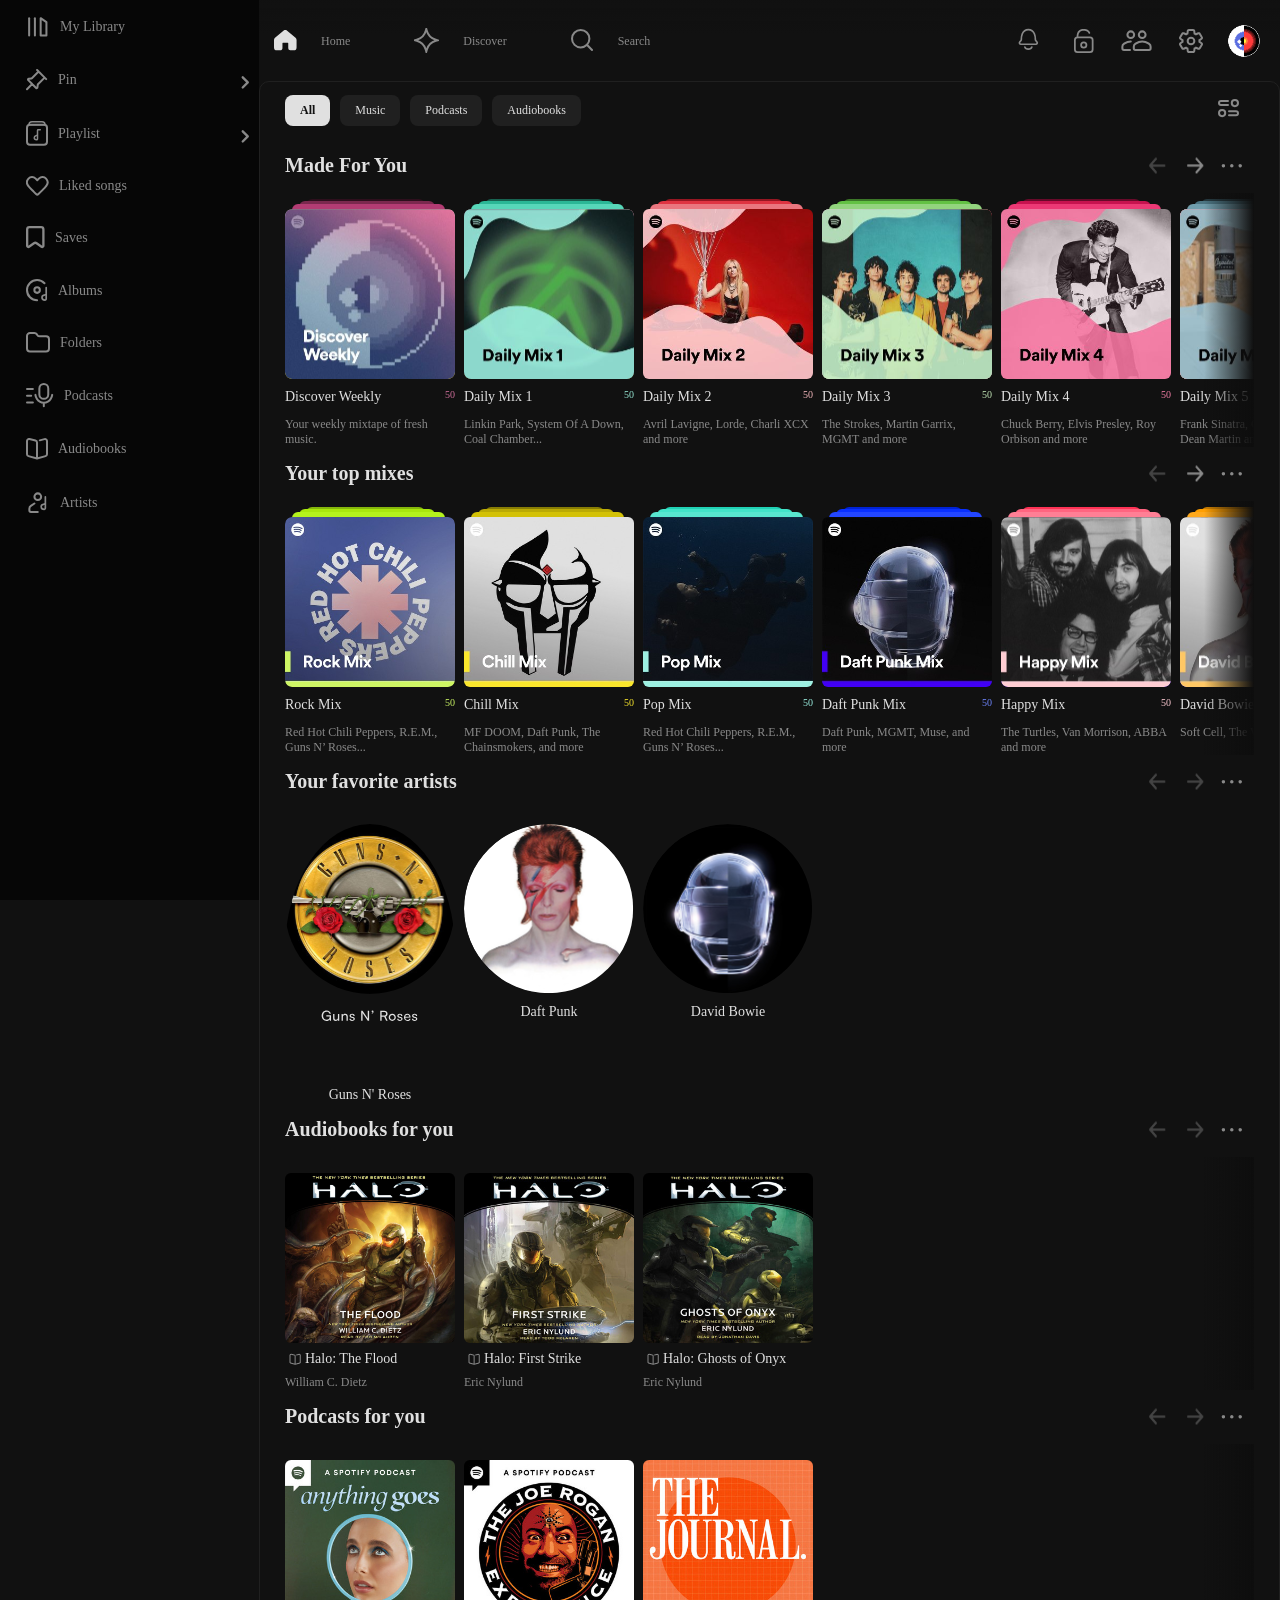
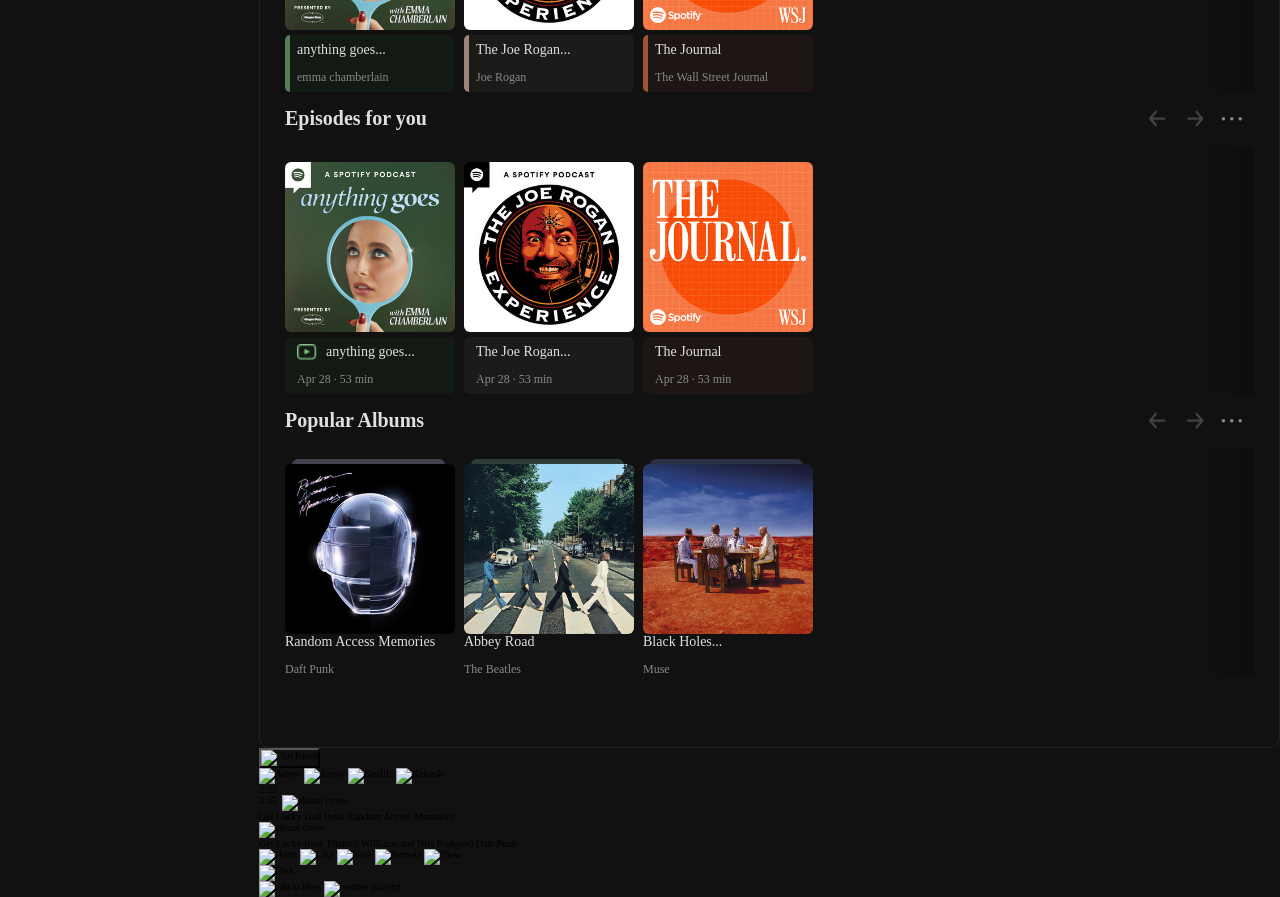
==== commit 0f6a7b08: "feat: add user profile section and styles" ====
--- a/index.html
+++ b/index.html
@@ -349,7 +349,7 @@
                 </section>
                 <section class="main-cards-row">
                     <section class="main-card green">
-                        <img src="./assets/maincontsvg/desktimg13.svg" alt="rock mix" class="main-card-img">
+                        <img src="./assets/maincontsvg/desktimg17.svg" alt="rock mix" class="main-card-img">
                         <div class="main-card-boxes-one"></div>
                         <div class="main-card-boxes-two"></div>
                         <div class="main-card-boxes-three"></div>
@@ -363,7 +363,7 @@
                         <span class="collection-desc">Red Hot Chili Peppers, R.E.M., Guns N’ Roses...</span>
                     </section>
                     <section class="main-card yellow">
-                        <img src="./assets/maincontsvg/desktimg14.svg" alt="chill mix" class="main-card-img">
+                        <img src="./assets/maincontsvg/desktimg18.svg" alt="chill mix" class="main-card-img">
                         <div class="main-card-boxes-one"></div>
                         <div class="main-card-boxes-two"></div>
                         <div class="main-card-boxes-three"></div>
@@ -377,7 +377,7 @@
                         <span class="collection-desc">MF DOOM, Daft Punk, The Chainsmokers, and more</span>
                     </section>
                     <section class="main-card blue">
-                        <img src="./assets/maincontsvg/desktimg15.svg" alt="pop mix" class="main-card-img">
+                        <img src="./assets/maincontsvg/desktimg19.svg" alt="pop mix" class="main-card-img">
                         <div class="main-card-boxes-one"></div>
                         <div class="main-card-boxes-two"></div>
                         <div class="main-card-boxes-three"></div>
@@ -391,7 +391,7 @@
                         <span class="collection-desc">Red Hot Chili Peppers, R.E.M., Guns N’ Roses...</span>
                     </section>
                     <section class="main-card dblue">
-                        <img src="./assets/maincontsvg/desktimg16.svg" alt="daft punk mix" class="main-card-img">
+                        <img src="./assets/maincontsvg/desktimg20.svg" alt="daft punk mix" class="main-card-img">
                         <div class="main-card-boxes-one"></div>
                         <div class="main-card-boxes-two"></div>
                         <div class="main-card-boxes-three"></div>
@@ -405,12 +405,12 @@
                         <span class="collection-desc">Daft Punk, MGMT, Muse, and more</span>
                     </section>
                     <section class="main-card pink">
-                        <img src="./assets/images/happy.png" alt="happy mix" class="main-card-img">
-                        <div class="main-card-boxes-one"></div>
-                        <div class="main-card-boxes-two"></div>
-                        <div class="main-card-boxes-three"></div>
-                        <div class="main-card-playbtn">
-                            <img src="./assets/images/play.png" alt="playbtn" class="card-playbtn">
+                        <img src="./assets/maincontsvg/desktimg13.svg" alt="happy mix" class="main-card-img">
+                        <div class="main-card-boxes-one"></div>
+                        <div class="main-card-boxes-two"></div>
+                        <div class="main-card-boxes-three"></div>
+                        <div class="main-card-playbtn">
+                            <img src="./assets/maincontsvg/play.png" alt="playbtn" class="card-playbtn">
                         </div>
                         <section class="main-card-text">
                             <span class="collection-title">Happy Mix</span>
@@ -419,12 +419,12 @@
                         <span class="collection-desc">The Turtles, Van Morrison, ABBA and more</span>
                     </section>
                     <section class="main-card orange">
-                        <img src="./assets/images/bowie.png" alt="bowie mix" class="main-card-img">
-                        <div class="main-card-boxes-one"></div>
-                        <div class="main-card-boxes-two"></div>
-                        <div class="main-card-boxes-three"></div>
-                        <div class="main-card-playbtn">
-                            <img src="./assets/images/play.png" alt="playbtn" class="card-playbtn">
+                        <img src="./assets/maincontsvg/desktimg14.svg" alt="bowie mix" class="main-card-img">
+                        <div class="main-card-boxes-one"></div>
+                        <div class="main-card-boxes-two"></div>
+                        <div class="main-card-boxes-three"></div>
+                        <div class="main-card-playbtn">
+                            <img src="./assets/maincontsvg/play.png" alt="playbtn" class="card-playbtn">
                         </div>
                         <section class="main-card-text">
                             <span class="collection-title">David Bowie Mix</span>
@@ -433,12 +433,12 @@
                         <span class="collection-desc">Soft Cell, The Who and The Clash</span>
                     </section>
                     <section class="main-card dgreen">
-                        <img src="./assets/images/upbeat.png" alt="upbeat mix" class="main-card-img">
-                        <div class="main-card-boxes-one"></div>
-                        <div class="main-card-boxes-two"></div>
-                        <div class="main-card-boxes-three"></div>
-                        <div class="main-card-playbtn">
-                            <img src="./assets/images/play.png" alt="playbtn" class="card-playbtn">
+                        <img src="./assets/maincontsvg/desktimg15.svg" alt="upbeat mix" class="main-card-img">
+                        <div class="main-card-boxes-one"></div>
+                        <div class="main-card-boxes-two"></div>
+                        <div class="main-card-boxes-three"></div>
+                        <div class="main-card-playbtn">
+                            <img src="./assets/maincontsvg/play.png" alt="playbtn" class="card-playbtn">
                         </div>
                         <section class="main-card-text">
                             <span class="collection-title">Upbeat Mix</span>
@@ -447,12 +447,12 @@
                         <span class="collection-desc">Kylie Minogue, Charli XCX, Cage The Elephant and...</span>
                     </section>
                     <section class="main-card purple">
-                        <img src="./assets/images/60s.png" alt="60s mix" class="main-card-img">
-                        <div class="main-card-boxes-one"></div>
-                        <div class="main-card-boxes-two"></div>
-                        <div class="main-card-boxes-three"></div>
-                        <div class="main-card-playbtn">
-                            <img src="./assets/images/play.png" alt="playbtn" class="card-playbtn">
+                        <img src="./assets/maincontsvg/desktimg16.svg" alt="60s mix" class="main-card-img">
+                        <div class="main-card-boxes-one"></div>
+                        <div class="main-card-boxes-two"></div>
+                        <div class="main-card-boxes-three"></div>
+                        <div class="main-card-playbtn">
+                            <img src="./assets/maincontsvg/play.png" alt="playbtn" class="card-playbtn">
                         </div>
                         <section class="main-card-text">
                             <span class="collection-title">60s Mix</span>
@@ -464,54 +464,54 @@
                 <section class="main-cards-title">
                     <h3 class="card-title">Your favorite artists</h3>
                     <section class="card-nav">
-                        <img src="./assets/images/left arrow.png" alt="left arrow" class="card-nav-arrow-left">
-                        <img src="./assets/images/right arrow.png" alt="right arrow" class="card-nav-arrow-right impossible">
-                        <img src="./assets/images/dots.png" alt="three dots" class="card-settings"> 
+                        <img src="./assets/maincontsvg/left arrow.png" alt="left arrow" class="card-nav-arrow-left">
+                        <img src="./assets/maincontsvg/right arrow.png" alt="right arrow" class="card-nav-arrow-right impossible">
+                        <img src="./assets/maincontsvg/dots.png" alt="three dots" class="card-settings"> 
                     </section>
                 </section>
                 <section class="main-cards-artists">
                     <section class="artists-card">
-                        <img src="./assets/images/gnr.png" alt="guns and roses" class="artist-image">
+                        <img src="./assets/maincontsvg/favart3.svg" alt="guns and roses" class="artist-image">
                         <span class="card-artist-name">Guns N' Roses</span>
                     </section>
                     <section class="artists-card">
-                        <img src="./assets/images/dp.png" alt="daft punk" class="artist-image">
+                        <img src="./assets/maincontsvg/favart2.svg" alt="daft punk" class="artist-image">
                         <span class="card-artist-name">Daft Punk</span>
                     </section>
                     <section class="artists-card">
-                        <img src="./assets/images/db.png" alt="david bowie" class="artist-image">
+                        <img src="./assets/maincontsvg/favart1.svg" alt="david bowie" class="artist-image">
                         <span class="card-artist-name">David Bowie</span>
                     </section>
                 </section>
                 <section class="main-cards-title">
                     <h3 class="card-title">Audiobooks for you</h3>
                     <section class="card-nav">
-                        <img src="./assets/images/left arrow.png" alt="left arrow" class="card-nav-arrow-left">
-                        <img src="./assets/images/right arrow.png" alt="right arrow" class="card-nav-arrow-right impossible">
-                        <img src="./assets/images/dots.png" alt="three dots" class="card-settings"> 
+                        <img src="./assets/maincontsvg/left arrow.png" alt="left arrow" class="card-nav-arrow-left">
+                        <img src="./assets/maincontsvg/right arrow.png" alt="right arrow" class="card-nav-arrow-right impossible">
+                        <img src="./assets/maincontsvg/dots.png" alt="three dots" class="card-settings"> 
                     </section>
                 </section>
                 <section class="main-cards-row">
                     <section class="main-card">
-                        <img src="./assets/images/halo flood.png" alt="halo flood" class="main-card-img books">
+                        <img src="./assets/maincontsvg/halo flood.png" alt="halo flood" class="main-card-img books">
                         <section class="main-card-books">
-                            <img src="./assets/images/book.png" alt="audio book" class="book-img">
+                            <img src="./assets/maincontsvg/book.png" alt="audio book" class="book-img">
                             <span class="collection-title">Halo: The Flood</span>
                         </section>
                         <span class="collection-desc">William C. Dietz</span>
                     </section>
                     <section class="main-card">
-                        <img src="./assets/images/halo fs.png" alt="halo first strike" class="main-card-img books">
+                        <img src="./assets/maincontsvg/halo fs.png" alt="halo first strike" class="main-card-img books">
                         <section class="main-card-books">
-                            <img src="./assets/images/book.png" alt="audio book" class="book-img">
+                            <img src="./assets/maincontsvg/book.png" alt="audio book" class="book-img">
                             <span class="collection-title">Halo: First Strike</span>
                         </section>
                         <span class="collection-desc">Eric Nylund</span>
                     </section>
                     <section class="main-card">
-                        <img src="./assets/images/halo goo.png" alt="halo ghosts" class="main-card-img books">
+                        <img src="./assets/maincontsvg/halo goo.png" alt="halo ghosts" class="main-card-img books">
                         <section class="main-card-books">
-                            <img src="./assets/images/book.png" alt="audio book" class="book-img">
+                            <img src="./assets/maincontsvg/book.png" alt="audio book" class="book-img">
                             <span class="collection-title">Halo: Ghosts of Onyx</span>
                         </section>
                         <span class="collection-desc">Eric Nylund</span>
@@ -520,14 +520,14 @@
                 <section class="main-cards-title">
                     <h3 class="card-title">Podcasts for you</h3>
                     <section class="card-nav">
-                        <img src="./assets/images/left arrow.png" alt="left arrow" class="card-nav-arrow-left">
-                        <img src="./assets/images/right arrow.png" alt="right arrow" class="card-nav-arrow-right impossible">
-                        <img src="./assets/images/dots.png" alt="three dots" class="card-settings"> 
+                        <img src="./assets/maincontsvg/left arrow.png" alt="left arrow" class="card-nav-arrow-left">
+                        <img src="./assets/maincontsvg/right arrow.png" alt="right arrow" class="card-nav-arrow-right impossible">
+                        <img src="./assets/maincontsvg/dots.png" alt="three dots" class="card-settings"> 
                     </section> 
                 </section>
                 <section class="main-cards-row">
                     <section class="main-card egreen">
-                        <img src="./assets/images/emma.png" alt="emmas podcast" class="main-card-img">
+                        <img src="./assets/maincontsvg/emma.png" alt="emmas podcast" class="main-card-img">
                         <section class="podcast-box">
                             <div class="podcast-color"></div>
                             <section class="podcast-text">
@@ -537,7 +537,7 @@
                         </section>
                     </section>
                     <section class="main-card jskin">
-                        <img src="./assets/images/jre.png" alt="joes podcast" class="main-card-img">
+                        <img src="./assets/maincontsvg/jre.png" alt="joes podcast" class="main-card-img">
                         <section class="podcast-box">
                             <div class="podcast-color"></div>
                             <section class="podcast-text">
@@ -547,7 +547,7 @@
                         </section>
                     </section>
                     <section class="main-card worange">
-                        <img src="./assets/images/wsj.png" alt="wsj podcast" class="main-card-img">
+                        <img src="./assets/maincontsvg/wsj.png" alt="wsj podcast" class="main-card-img">
                         <section class="podcast-box">
                             <div class="podcast-color"></div>
                             <section class="podcast-text">
@@ -560,18 +560,18 @@
                 <section class="main-cards-title">
                     <h3 class="card-title">Episodes for you</h3>
                     <section class="card-nav">
-                        <img src="./assets/images/left arrow.png" alt="left arrow" class="card-nav-arrow-left">
-                        <img src="./assets/images/right arrow.png" alt="right arrow" class="card-nav-arrow-right impossible">
-                        <img src="./assets/images/dots.png" alt="three dots" class="card-settings"> 
+                        <img src="./assets/maincontsvg/left arrow.png" alt="left arrow" class="card-nav-arrow-left">
+                        <img src="./assets/maincontsvg/right arrow.png" alt="right arrow" class="card-nav-arrow-right impossible">
+                        <img src="./assets/maincontsvg/dots.png" alt="three dots" class="card-settings"> 
                     </section>
                 </section>
                 <section class="main-cards-row">
                     <section class="main-card egreen">
-                        <img src="./assets/images/emma.png" alt="emmas podcast" class="main-card-img">
+                        <img src="./assets/maincontsvg/emma.png" alt="emmas podcast" class="main-card-img">
                         <section class="podcast-box">
                             <section class="podcast-text">
                                 <div class="podcast-title">
-                                    <img src="./assets/images/resume_podcast.png" alt="resume" class="main-podcast-img">
+                                    <img src="./assets/maincontsvg/resume_podcast.png" alt="resume" class="main-podcast-img">
                                     <span class="collection-title">anything goes...</span>
                                 </div>
                                 <span class="collection-desc">Apr 28 · 53 min</span>
@@ -579,7 +579,7 @@
                         </section>
                     </section>
                     <section class="main-card jskin">
-                        <img src="./assets/images/jre.png" alt="joes podcast" class="main-card-img">
+                        <img src="./assets/maincontsvg/jre.png" alt="joes podcast" class="main-card-img">
                         <section class="podcast-box">
                             <section class="podcast-text">
                                 <span class="collection-title">The Joe Rogan...</span>
@@ -588,7 +588,7 @@
                         </section>
                     </section>
                     <section class="main-card worange">
-                        <img src="./assets/images/wsj.png" alt="wsj podcast" class="main-card-img">
+                        <img src="./assets/maincontsvg/wsj.png" alt="wsj podcast" class="main-card-img">
                         <section class="podcast-box">
                             <section class="podcast-text">
                                 <span class="collection-title">The Journal</span>
@@ -600,14 +600,14 @@
                 <section class="main-cards-title">
                     <h3 class="card-title">Popular Albums</h3>
                     <section class="card-nav">
-                        <img src="./assets/images/left arrow.png" alt="left arrow" class="card-nav-arrow-left">
-                        <img src="./assets/images/right arrow.png" alt="right arrow" class="card-nav-arrow-right impossible">
-                        <img src="./assets/images/dots.png" alt="three dots" class="card-settings"> 
+                        <img src="./assets/maincontsvg/left arrow.png" alt="left arrow" class="card-nav-arrow-left">
+                        <img src="./assets/maincontsvg/right arrow.png" alt="right arrow" class="card-nav-arrow-right impossible">
+                        <img src="./assets/maincontsvg/dots.png" alt="three dots" class="card-settings"> 
                     </section>
                 </section>
                 <section class="main-cards-row bottom">
                     <section class="main-card ablue">
-                        <img src="./assets/images/dpalbum.png" alt="daft punk album" class="main-card-img">
+                        <img src="./assets/maincontsvg/dpalbum.png" alt="daft punk album" class="main-card-img">
                         <div class="main-card-boxes-one"></div>
                         <section class="main-card-albums">  
                             <span class="collection-title">Random Access Memories</span>
@@ -615,7 +615,7 @@
                         </section>
                     </section>
                     <section class="main-card agreen">
-                        <img src="./assets/images/balbum.png" alt="beatles album" class="main-card-img">
+                        <img src="./assets/maincontsvg/balbum.png" alt="beatles album" class="main-card-img">
                         <div class="main-card-boxes-one"></div>
                         <section class="main-card-albums">
                             <span class="collection-title">Abbey Road</span>
@@ -623,7 +623,7 @@
                         </section>
                         </section>
                     <section class="main-card apurple">
-                        <img src="./assets/images/malbum.png" alt="muse album" class="main-card-img">
+                        <img src="./assets/maincontsvg/malbum.png" alt="muse album" class="main-card-img">
                         <div class="main-card-boxes-one"></div>
                         <section class="main-card-albums">
                             <span class="collection-title">Black Holes...</span>
--- a/css/main.css
+++ b/css/main.css
@@ -42,7 +42,7 @@
 
 .header-nav {
   display: flex;
-  width: 100%;
+  width: calc(100vw - 25.9rem);
   background: linear-gradient(180deg, rgba(17, 17, 17, 0.85) 0%, #111111 42.62%);
   position: fixed;
   bottom: 0;
@@ -146,6 +146,7 @@
   width: 25.9rem;
   height: 100vh;
   padding-inline: 1.1rem;
+  position: fixed;
 }
 
 .sidebar-actions {
@@ -901,5 +902,39 @@
     display: none;
   }
 }
+body {
+  display: flex;
+  flex-direction: column;
+  min-height: 100vh;
+  background-color: #111111;
+}
+body .main-section {
+  width: 100%;
+  margin-bottom: 12rem;
+}
+body .friends-section {
+  display: none;
+}
+
+@media (min-width: 60rem) {
+  body {
+    display: flex;
+    flex-direction: row;
+    height: 100vh;
+    overflow-x: hidden;
+  }
+  body .main-section {
+    margin-top: 8.1rem;
+    padding-bottom: 3rem;
+    position: relative;
+  }
+  main {
+    width: calc(100vw - 25.9rem);
+    position: relative;
+    left: 25.9rem;
+    height: 100vh;
+    top: 8.1rem;
+  }
+}
 
 /*# sourceMappingURL=main.css.map */
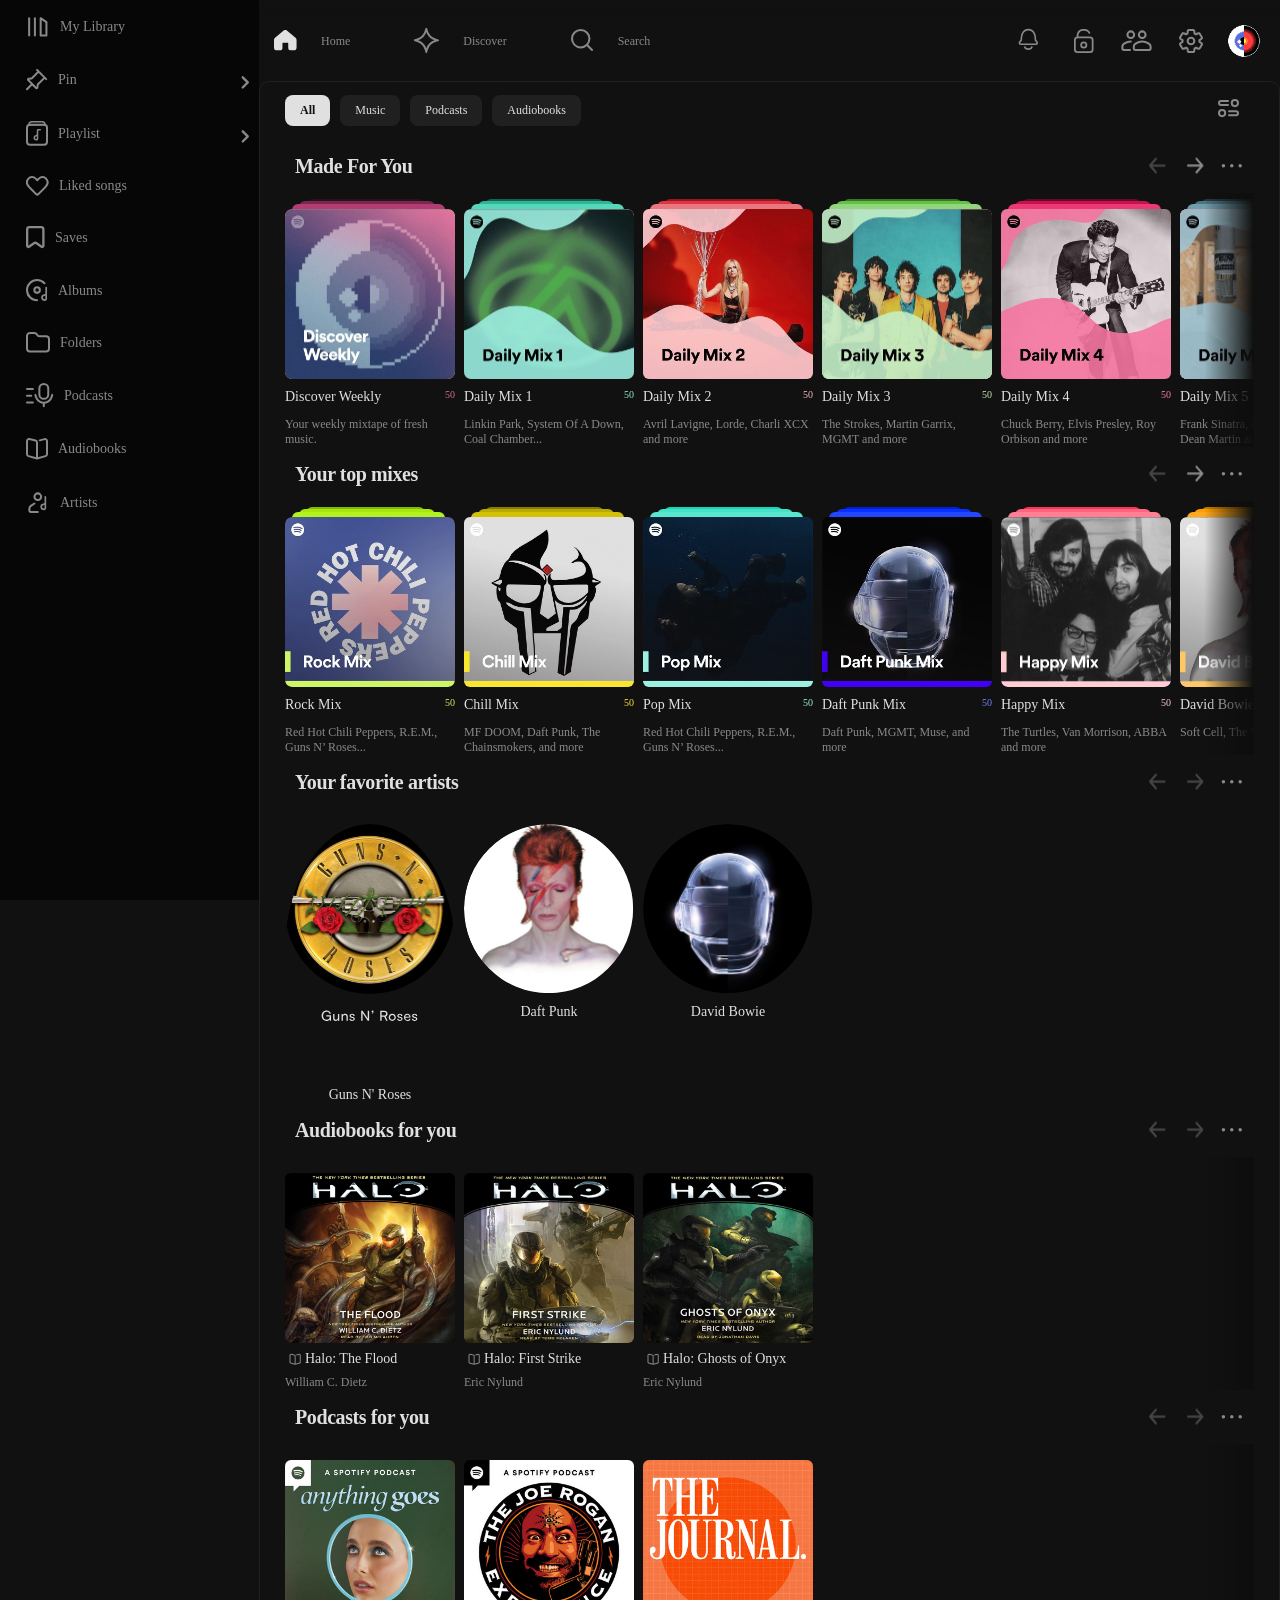
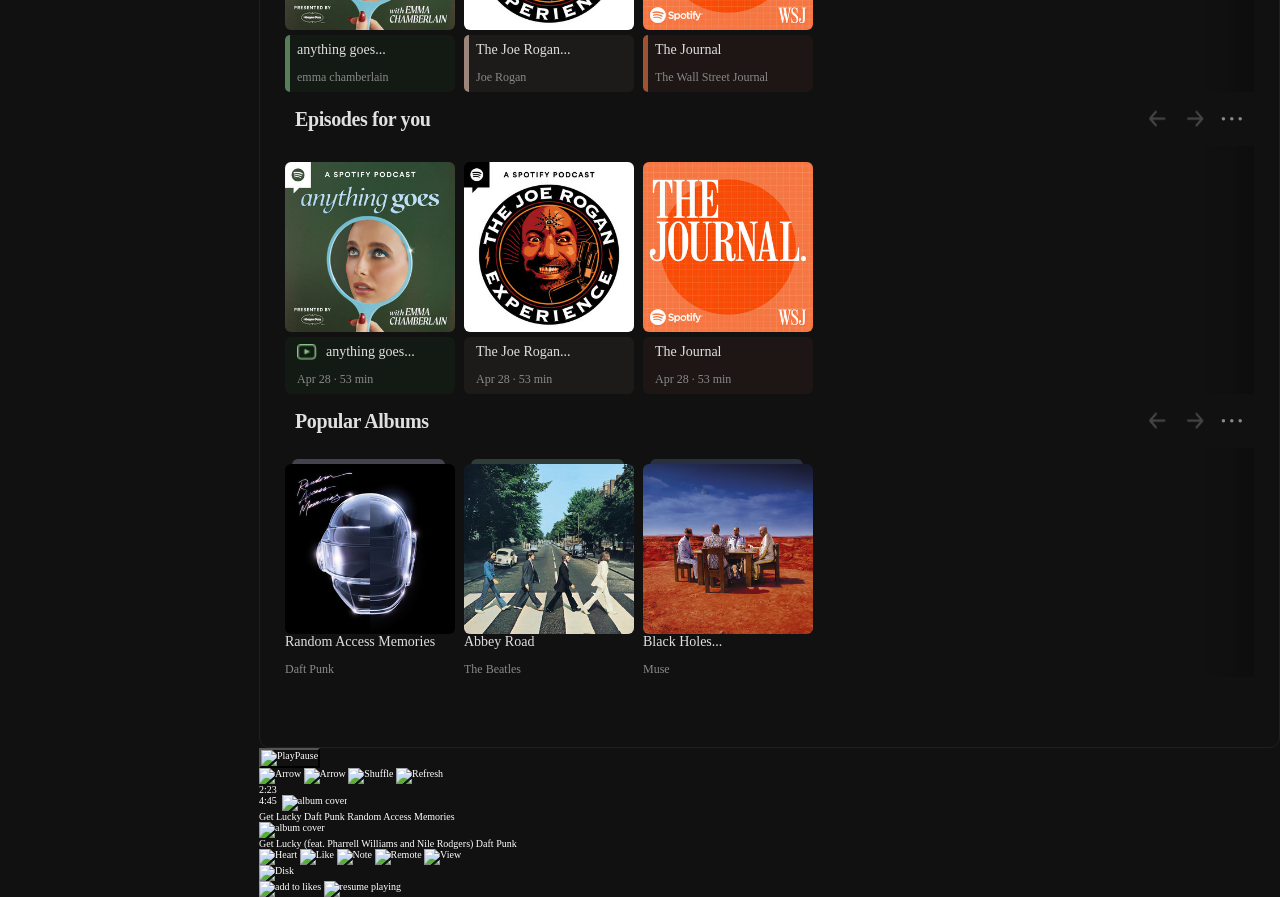
==== commit 07dc6047: "feat: add search HTML, correct images path and layout" ====
--- a/index.html
+++ b/index.html
@@ -52,7 +52,7 @@
        
         <header class="header-nav"> 
             <ul class="nav-phone">
-                <li><a href="#" class="nav-item">
+                <li><a href="./index.html" class="nav-item">
                     <img src="./assets/headerimgs/home.svg" alt="home" class="nav-icon">
                     <span class="nav-title">Home</span></a>
                 </li>
@@ -60,7 +60,7 @@
                     <img src="./assets/headerimgs/Star.svg" alt="Star" class="nav-icon">
                     <span class="nav-title">Discover</span></a>
                 </li>
-                <li><a href="#" class="nav-item">
+                <li><a href="./search.html" class="nav-item">
                     <img src="./assets/headerimgs/saerch.svg" alt="Search" class="nav-icon">
                     <span class="nav-title">Search</span></a>
                 </li>
@@ -636,7 +636,56 @@
         </section>
 
         
-        <section class="friends-activity-list">
+        <section class="friends-section" id="friends-section">
+             <section class="friends-header">
+                <h2 class="friends-title">Friends Activity</h2>
+                <section class="friends-actions">
+                    <img src="./assets/friendsimg/addfriend.png" alt="find friends" class="friends-actions-btn">
+                    <button class="close-btn" id="close-button">
+                        <img src="./assets/friendsimg/closesection.png" alt="close" class="friends-actions-btn">
+                    </button>
+                </section>
+            </section>
+            <section class="friends-box">
+                <div class="friend">
+                    <img src="./assets/friendsimg/friend4.png" alt="friend picture" class="friend-img">
+                    <div class="friend-text">
+                        <span class="friend-name">FriendlyMusicListener</span>
+                        <div class="friend-activity">
+                            <img src="./assets/friendsimg/online now.png" alt="active friend">
+                            <span class="friend-activity-song">Goosebumps <span class="friend-activity-artist">· Travis Scott</span></span>
+                        </div>
+                    </div>
+                </div>
+                <div class="friend">
+                    <img src="./assets/friendsimg/friend1.png" alt="friend picture" class="friend-img">
+                    <div class="friend-text">
+                        <span class="friend-name">AverageMusicEnjoyer</span>
+                        <div class="friend-activity">
+                            <img src="./assets/friendsimg/online now.png" alt="active friend">
+                            <span class="friend-activity-song">Get Lucky <span class="friend-activity-artist">· Daft Punk</span></span>
+                        </div>
+                    </div>
+                </div>
+                <div class="friend">
+                    <img src="./assets/friendsimg/friend2.png" alt="friend picture" class="friend-img">
+                    <div class="friend-text">
+                        <span class="friend-name">MusicEnthusiast</span>
+                        <div class="friend-activity">
+                            <span class="friend-activity-song offline"><span class="friend-activity-artist">1h</span> would he <span class="friend-activity-artist">· joji</span></span>
+                        </div>
+                    </div>
+                </div>
+                <div class="friend">
+                    <img src="./assets/friendsimg/friend3.png" alt="friend picture" class="friend-img">
+                    <div class="friend-text">
+                        <span class="friend-name">IListenToMusic56</span>
+                        <div class="friend-activity">
+                            <span class="friend-activity-song offline"><span class="friend-activity-artist">1h</span> Rockstar <span class="friend-activity-artist">· Post Malone</span></span>
+                        </div>
+                    </div>
+                </div>
+            </section>
 
         </section>
 
@@ -691,5 +740,6 @@
         </footer>
         
     </main>
+    <script src="./scripts/main.js" defer></script>
 </body>
 </html>
--- a/css/main.css
+++ b/css/main.css
@@ -182,6 +182,286 @@
 .dropdown-arrow {
   width: 1.2rem;
   height: 1.2rem;
+}
+
+html {
+  font-size: 62.5%;
+}
+
+body {
+  background: #121212;
+  color: white;
+  font-family: Arial, sans-serif;
+  margin: 0;
+}
+
+figure, figcaption {
+  border-bottom: none;
+  margin: 0;
+  padding: 0;
+}
+
+.search-main-tittl {
+  color: rgb(224, 224, 224);
+  font-weight: 700;
+  font-family: Satoshi;
+  font-size: 2rem;
+  margin-bottom: 2rem;
+}
+
+.section-title {
+  font-family: Satoshi;
+  font-weight: 500;
+  font-size: 1.8rem;
+  color: rgb(224, 224, 224);
+  padding: 2rem 0;
+}
+
+.main-section {
+  padding: 1.5rem;
+}
+
+.recent-searches {
+  display: flex;
+  gap: 3rem;
+  padding: 3rem;
+}
+
+.searches-artist {
+  display: flex;
+  flex-direction: column;
+  justify-content: center;
+  align-items: center;
+  gap: 3rem;
+  transition: transform 0.5s ease;
+}
+.searches-artist:hover {
+  transform: scale(105%);
+}
+
+.searches-artist img {
+  max-width: 17rem;
+  border-radius: 50%;
+  object-fit: cover;
+}
+
+.searches-artist-third {
+  height: auto;
+  position: relative;
+  transition: transform 0.5s ease;
+}
+.searches-artist-third:hover {
+  transform: scale(105%);
+}
+
+.artist-images {
+  position: relative;
+  z-index: 2;
+  min-width: 14rem;
+  max-width: 17rem;
+  object-fit: cover;
+  border-radius: 1rem;
+}
+
+.artist-text {
+  justify-content: flex-start;
+  font-family: Satoshi;
+  font-weight: 500;
+  font-size: 1.4rem;
+  padding-top: 2rem;
+}
+
+.artist-background {
+  position: absolute;
+  z-index: 1;
+  top: -1rem;
+  right: 0.5rem;
+  width: 95%;
+  height: auto;
+  background-color: transparent rgba(98, 120, 177, 0.3);
+  border: 1rem solid rgba(98, 120, 177, 0.2);
+  border-radius: 1rem;
+  box-shadow: 0.2rem 0.2rem 0.5rem rgba(0, 0, 0, 0.1);
+}
+
+.search-wrapper {
+  display: flex;
+  background-color: rgba(32, 32, 32, 0.5);
+  max-width: 120rem;
+  border-radius: 1rem;
+}
+
+.search-bar {
+  display: flex;
+  align-items: center;
+  border: 0.8rem;
+  padding: 1.2rem;
+  gap: 4rem;
+  width: 100%;
+}
+
+.search-input {
+  flex: 1;
+  background: transparent;
+  border: none;
+  outline: none;
+  color: rgba(137, 137, 137, 0.7);
+  font-size: 1.6rem;
+  width: 100%;
+}
+
+.icon {
+  width: 3rem;
+}
+
+.icon-camera {
+  display: flex;
+  justify-content: center;
+  align-items: center;
+  width: 3rem;
+}
+
+.search-input::placeholder {
+  color: rgba(137, 137, 137, 0.7);
+}
+
+.discover-cards-wrapper,
+.genre-cards-wrapper {
+  display: flex;
+  flex-wrap: wrap;
+  gap: 1.2rem;
+  margin: 0 auto;
+  padding-bottom: 2rem;
+}
+
+.card {
+  width: calc(50% - 6px);
+  aspect-ratio: 1/1;
+  height: 100px;
+  border-radius: 0.8rem;
+  padding: 1.2rem;
+  position: relative;
+  overflow: hidden;
+  cursor: pointer;
+  transition: transform 0.5s ease;
+}
+.card:hover {
+  transform: scale(105%);
+}
+
+.card-title {
+  color: rgb(255, 255, 255);
+  font-weight: 900;
+  font-size: 2rem;
+  font-family: Satoshi;
+  line-height: 1.2;
+  letter-spacing: -0.02em;
+  margin: 0 1rem;
+  z-index: 2;
+  position: relative;
+}
+
+.card-img {
+  position: absolute;
+  width: 9rem;
+  height: 9rem;
+  right: -1.5rem;
+  bottom: -1rem;
+  transform: rotate(-25deg);
+  box-shadow: 0 0.5rem 1.5rem rgba(0, 0, 0, 0.5);
+  z-index: 1;
+  object-fit: cover;
+  transition: transform 0.3s ease-in-out;
+}
+.card-img:hover {
+  transform: rotate(-5deg) scale(1.2);
+  box-shadow: 0 0.5rem 1.5rem rgba(0, 0, 0, 0.6);
+}
+
+@media (min-width: 60rem) {
+  .container {
+    padding: 3rem;
+  }
+  .discover-cards-wrapper,
+  .genre-cards-wrapper {
+    gap: 2rem;
+    padding: 0 1.5rem 1.5rem 0;
+  }
+  .genres {
+    padding-bottom: 6rem;
+  }
+  .card {
+    width: calc(12.5% - 17.5px);
+    padding: 1.6rem;
+  }
+  .card-title {
+    font-size: 2rem;
+  }
+  .card {
+    height: 17rem;
+  }
+  .card-img {
+    width: 10rem;
+    height: 10rem;
+    right: -1.8rem;
+    bottom: -1.2rem;
+  }
+  .search-wrapper {
+    display: none;
+  }
+}
+@media (max-width: 60rem) {
+  .recent-searches {
+    display: none;
+  }
+}
+.card.blue {
+  background: rgb(30, 50, 100);
+}
+.card.orange {
+  background: rgb(186, 93, 7);
+}
+.card.navy {
+  background: rgb(30, 50, 100);
+}
+.card.purple {
+  background: rgb(141, 103, 171);
+}
+.card.pink {
+  background: rgb(176, 40, 151);
+}
+.card.violet {
+  background: rgb(176, 40, 151);
+}
+.card.gray {
+  background: rgb(176, 40, 151);
+}
+.card.gold {
+  background: rgb(176, 40, 151);
+}
+.card.green {
+  background: rgb(176, 40, 151);
+}
+.card.orange2 {
+  background: rgb(176, 40, 151);
+}
+.card.brown {
+  background: rgb(80, 55, 80);
+}
+.card.teal {
+  background: rgb(0, 100, 80);
+}
+.card.red {
+  background: rgb(233, 20, 41);
+}
+.card.darkblue {
+  background: rgb(30, 50, 100);
+}
+.card.red2 {
+  background: rgb(233, 20, 41);
+}
+.card.sky {
+  background: rgb(83, 122, 161);
 }
 
 .main-section-filters {
@@ -893,6 +1173,95 @@
     transform: scale(101%);
   }
 }
+@media (min-width: 77rem) {
+  .friends-section {
+    position: fixed;
+    right: 0;
+    top: 0;
+    width: 35.8rem;
+    height: 100vh;
+    border-radius: 1rem;
+    border: 0.1rem solid #202020;
+    padding: 2rem 2.1rem;
+    display: flex;
+    flex-direction: column;
+    gap: 3.2rem;
+    margin-top: 6.5rem;
+  }
+  .friends-section .friends-header {
+    display: flex;
+    justify-content: space-between;
+  }
+  .friends-section .friends-header .friends-actions {
+    display: flex;
+    justify-content: center;
+    gap: 2.5rem;
+    cursor: pointer;
+  }
+  .friends-section .friends-header .friends-actions-btn {
+    filter: grayscale(1);
+    opacity: 0.6;
+    transition: 0.3s;
+  }
+  .friends-section .friends-header .friends-actions-btn:hover {
+    filter: grayscale(0);
+    opacity: 1;
+  }
+  .friends-section .friends-header .friends-actions-btn:hover {
+    opacity: 1;
+  }
+  .friends-section .friends-header .friends-title {
+    color: #E0E0E0;
+    font-size: 1.4rem;
+    font-weight: 400;
+  }
+  .friends-section .friends-header .close-btn {
+    border: none;
+    background-color: transparent;
+    display: flex;
+    align-items: center;
+  }
+  .friends-section .friends-box {
+    display: flex;
+    flex-direction: column;
+    gap: 2.4rem;
+  }
+  .friends-section .friends-box .friend {
+    display: flex;
+    align-items: center;
+    gap: 1.2rem;
+  }
+  .friends-section .friends-box .friend .friend-img {
+    max-width: 4rem;
+    height: auto;
+    border-radius: 50%;
+    cursor: pointer;
+  }
+  .friends-section .friends-box .friend .friend-name {
+    color: #E0E0E0;
+    font-size: 1.2rem;
+    margin-left: 1rem;
+    cursor: pointer;
+  }
+  .friends-section .friends-box .friend .friend-activity {
+    display: flex;
+    align-items: center;
+    font-size: 1.4rem;
+  }
+  .friends-section .friends-box .friend .friend-activity-song {
+    color: #E0E0E0;
+    cursor: pointer;
+  }
+  .friends-section .friends-box .friend .friend-activity-song.offline {
+    margin-left: 1rem;
+    display: flex;
+    gap: 1rem;
+  }
+  .friends-section .friends-box .friend .friend-activity-artist {
+    color: #898989;
+    cursor: pointer;
+  }
+}
 html {
   font-size: 62.5%;
 }
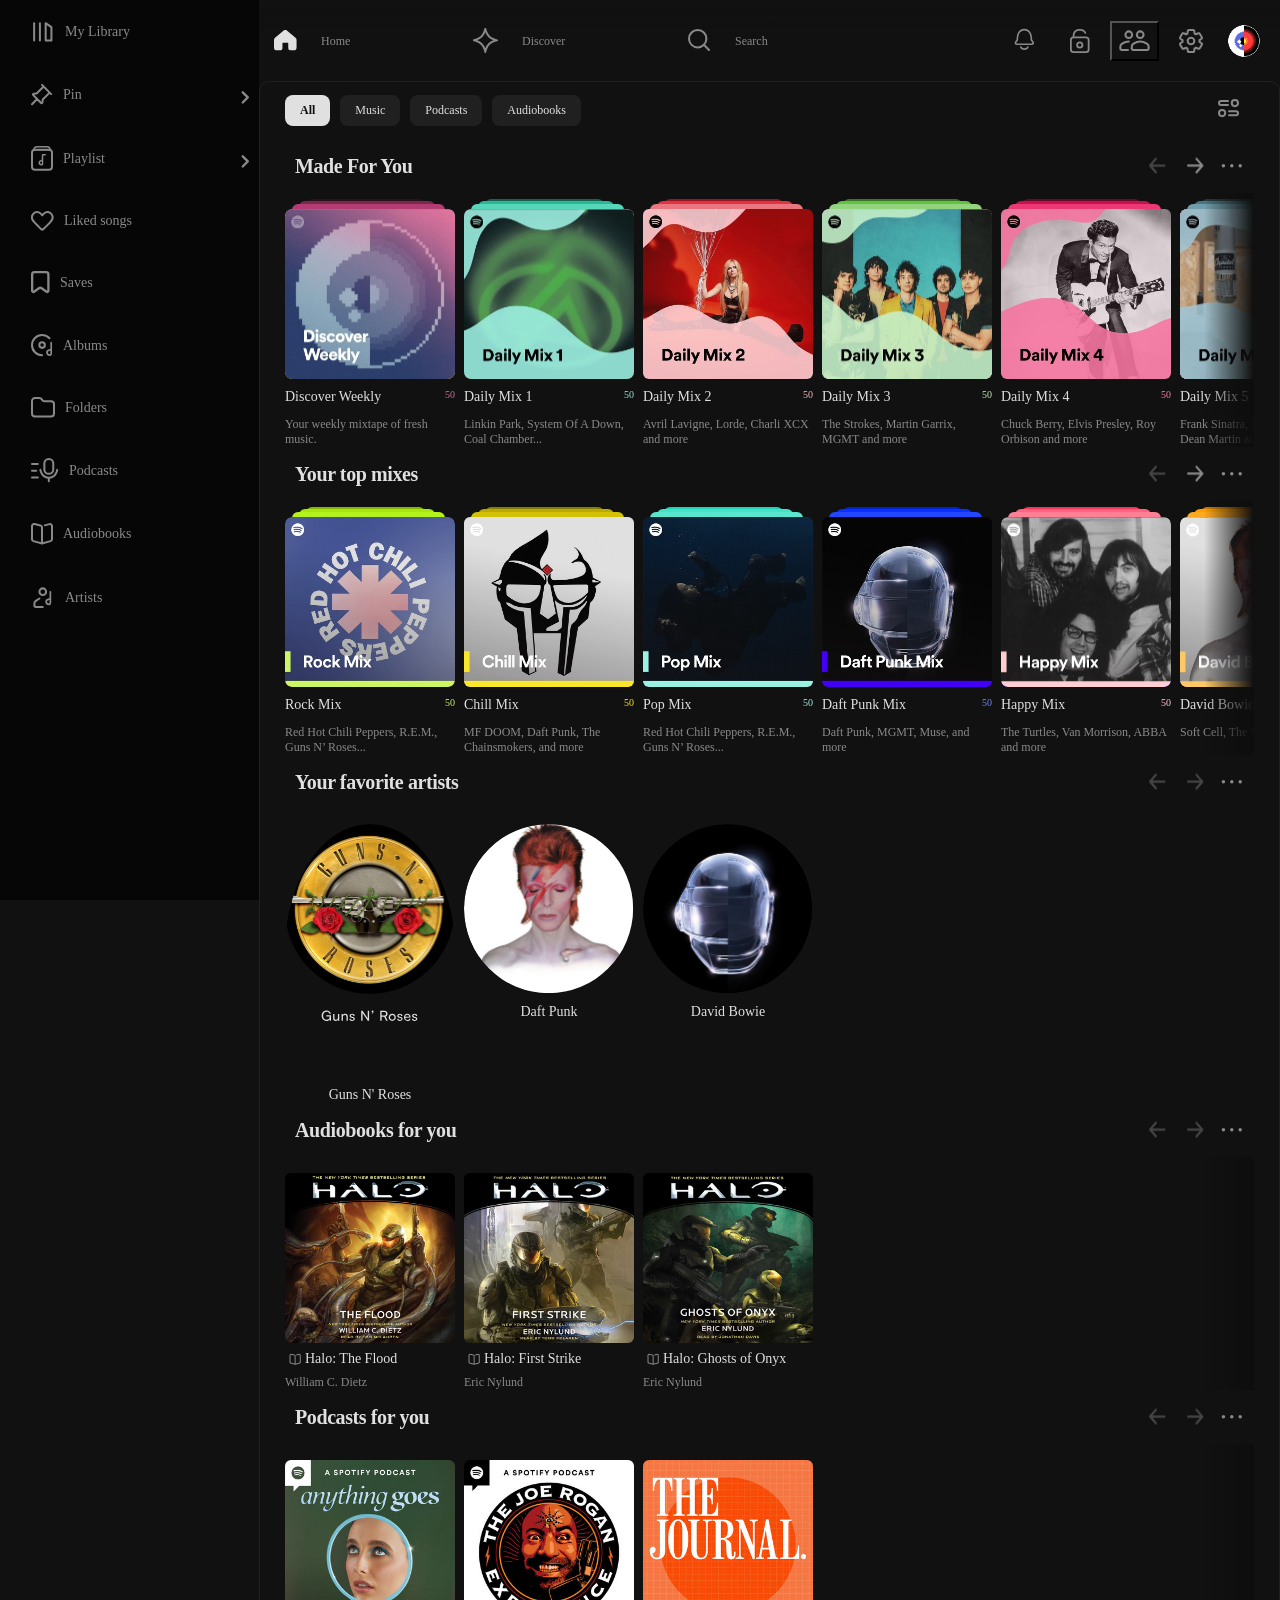
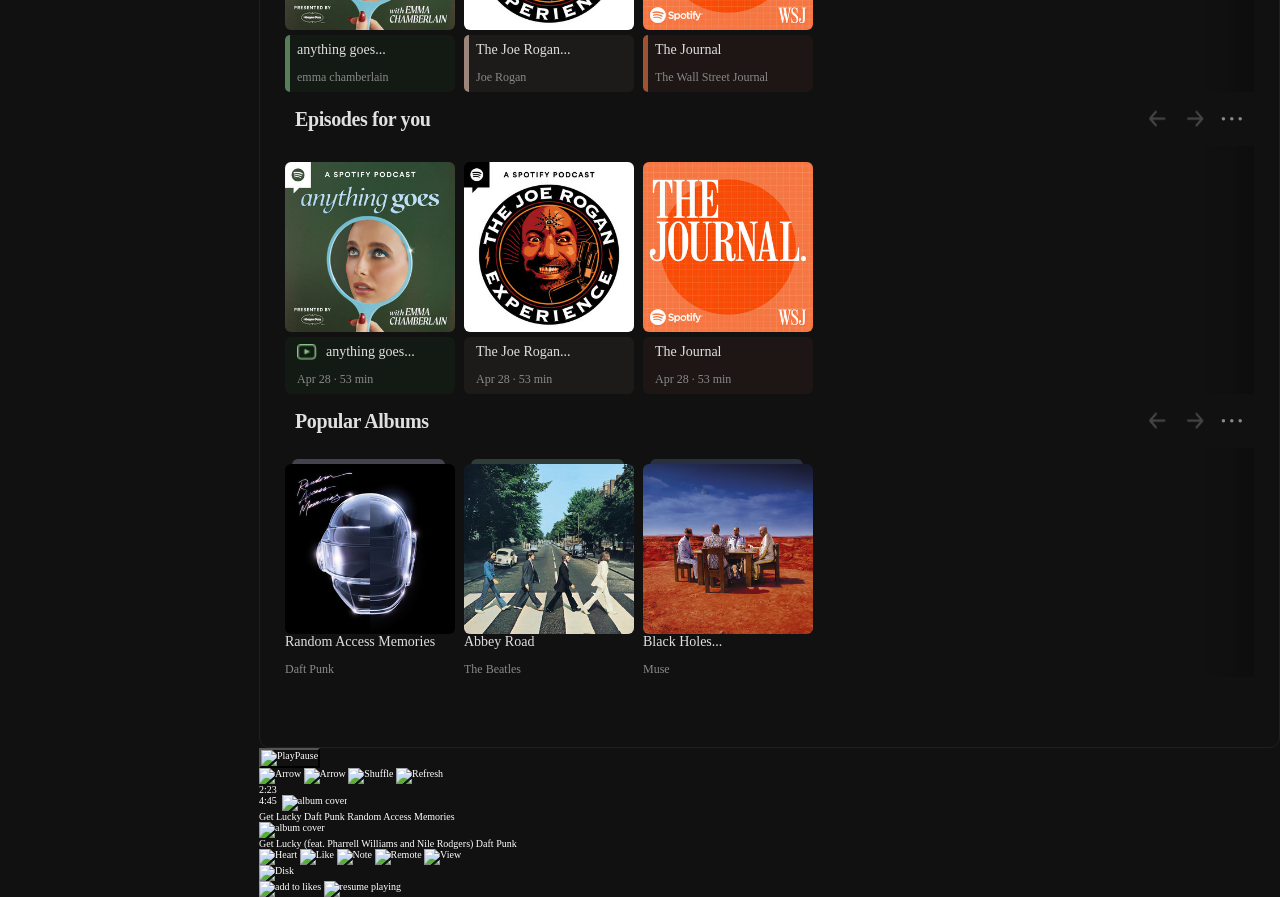
==== commit 6bf5f3f6: "fix: search HTML layout and correct header/main sizes" ====
--- a/index.html
+++ b/index.html
@@ -80,7 +80,7 @@
                 <a href="#">
                     <img src="./assets/headerimgs/padlock.svg" class="action-item" alt="Padlock">
                 </a>
-                <button href="#" class="open-friends">
+                <button href="#" id="open-friends">
                     <img src="./assets/headerimgs/people.svg" class="action-item" alt="People">
                 </button>
                 <a href="#">
@@ -737,9 +737,9 @@
                 <img src="./assets/images/playerarrow.png" alt="resume playing" class="resume-btn">
             </div>
             <div class="player-line"></div>  
-        </footer>
-        
+        </footer>      
     </main>
+    
     <script src="./scripts/main.js" defer></script>
 </body>
 </html>
--- a/css/main.css
+++ b/css/main.css
@@ -42,7 +42,7 @@
 
 .header-nav {
   display: flex;
-  width: calc(100vw - 25.9rem);
+  width: 100%;
   background: linear-gradient(180deg, rgba(17, 17, 17, 0.85) 0%, #111111 42.62%);
   position: fixed;
   bottom: 0;
@@ -54,7 +54,7 @@
   display: flex;
   align-items: center;
   width: 100%;
-  justify-content: space-around;
+  justify-content: space-between;
 }
 .nav-phone .nav-item {
   display: flex;
@@ -110,8 +110,6 @@
     bottom: auto;
   }
   .nav-phone {
-    width: auto;
-    justify-content: flex-start;
     gap: 5rem;
   }
   .nav-phone .nav-item {
@@ -175,7 +173,7 @@
   font-size: 1.4rem;
   letter-spacing: 3%;
   color: rgb(137, 137, 137);
-  padding: 1.5rem;
+  padding: 2rem;
   gap: 1rem;
 }
 
@@ -199,6 +197,10 @@
   border-bottom: none;
   margin: 0;
   padding: 0;
+}
+
+.discover-container {
+  left: 0;
 }
 
 .search-main-tittl {
@@ -207,6 +209,7 @@
   font-family: Satoshi;
   font-size: 2rem;
   margin-bottom: 2rem;
+  margin-top: 2rem;
 }
 
 .section-title {
@@ -219,12 +222,13 @@
 
 .main-section {
   padding: 1.5rem;
+  left: 0;
 }
 
 .recent-searches {
   display: flex;
   gap: 3rem;
-  padding: 3rem;
+  padding: 3rem 0;
 }
 
 .searches-artist {
@@ -1293,7 +1297,6 @@
     overflow-x: hidden;
   }
   body .main-section {
-    margin-top: 8.1rem;
     padding-bottom: 3rem;
     position: relative;
   }
